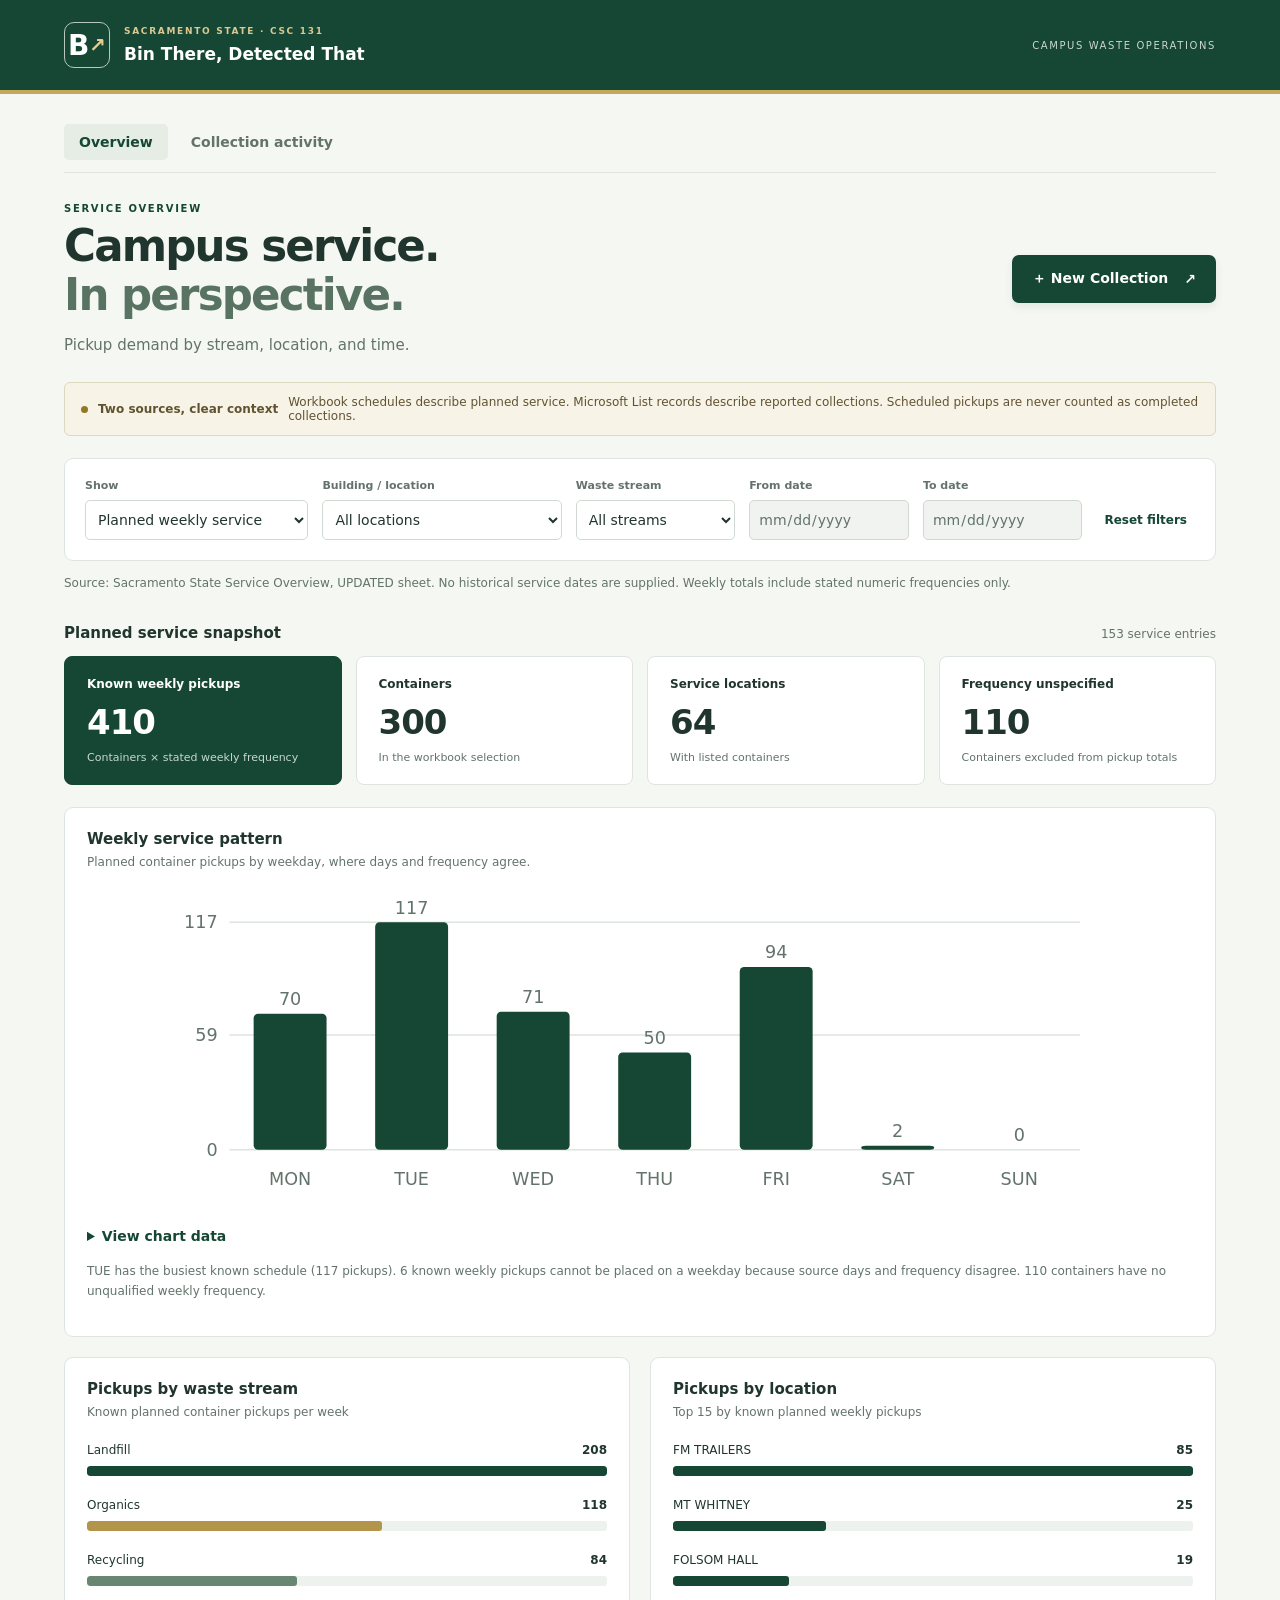
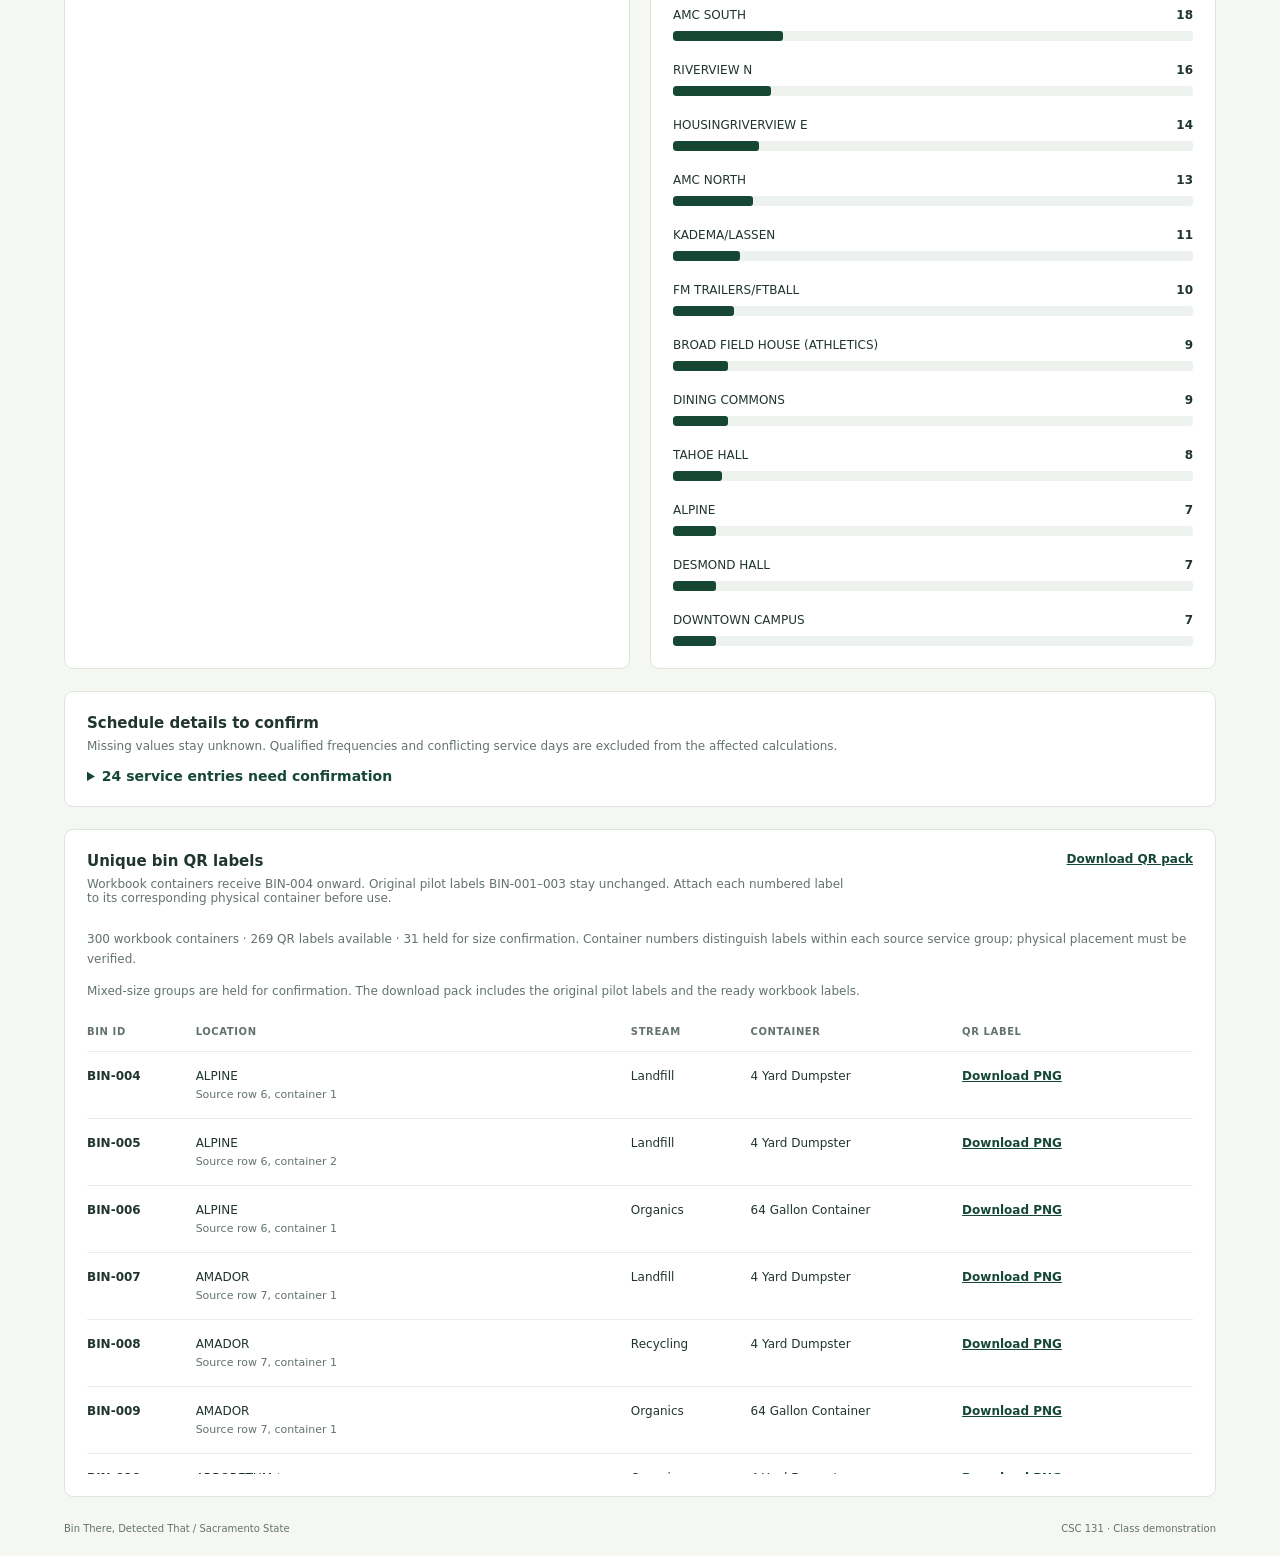
==== overview.html @ 1057c07b "Add workbook service overview and per-container QR labels" ====
<!doctype html>
<html lang="en">
<head>
  <meta charset="utf-8">
  <meta name="viewport" content="width=device-width, initial-scale=1">
  <meta name="theme-color" content="#154734">
  <title>Service overview | Bin There, Detected That</title>
  <link rel="stylesheet" href="styles.css">
  <script src="overview-metrics.js" defer></script>
  <script src="overview.js" defer></script>
</head>
<body>
  <header class="masthead"><div class="brand"><span class="brand-mark" aria-hidden="true">B<span>↗</span></span><div><span class="eyebrow">SACRAMENTO STATE · CSC 131</span><span class="brand-name">Bin There, Detected That</span></div></div><span class="header-label">CAMPUS WASTE OPERATIONS</span></header>
  <main>
    <nav class="page-nav" aria-label="Dashboard pages"><a href="overview.html" aria-current="page">Overview</a><a href="index.html">Collection activity</a></nav>
    <section class="intro"><div><p class="eyebrow">SERVICE OVERVIEW</p><h1>Campus service.<br><span>In perspective.</span></h1><p class="subtitle">Pickup demand by stream, location, and time.</p></div><a class="primary-button" id="new-collection" href="https://forms.cloud.microsoft/Pages/ResponsePage.aspx?id=AZC0tj-L-kOZoXBujH41mMDhpnz29-JJttbJSNrVO5FUNzFLQU5YS1lFNDdZSktERjdGS1ZQV09TVC4u" target="_blank" rel="noopener noreferrer">＋ New Collection <span aria-hidden="true">↗</span><span class="sr-only"> (opens in a new tab)</span></a></section>
    <div class="demo-note"><span class="demo-dot" aria-hidden="true"></span><strong>Two sources, clear context</strong><span>Workbook schedules describe planned service. Microsoft List records describe reported collections. Scheduled pickups are never counted as completed collections.</span></div>
    <section class="filters overview-filters" aria-label="Filter overview">
      <div><label for="view-source">Show</label><select id="view-source"><option value="planned">Planned weekly service</option><option value="recorded">Recorded pickups</option></select></div>
      <div><label for="overview-location">Building / location</label><select id="overview-location"><option value="">All locations</option></select></div>
      <div><label for="overview-stream">Waste stream</label><select id="overview-stream"><option value="">All streams</option><option>Landfill</option><option>Recycling</option><option>Organics</option></select></div>
      <div><label for="overview-from">From date</label><input id="overview-from" type="date" disabled></div>
      <div><label for="overview-to">To date</label><input id="overview-to" type="date" disabled></div>
      <button class="reset-button" id="overview-reset" type="button">Reset filters</button>
    </section>
    <p id="source-context" class="source-context"></p>
    <div id="overview-error" class="error" role="alert" hidden></div>
    <div class="section-caption"><h2 id="overview-heading">Planned service snapshot</h2><p id="overview-count" role="status" aria-live="polite">Loading overview…</p></div>
    <section class="metrics overview-metrics" id="overview-metrics" aria-label="Overview metrics"></section>
    <section class="charts" aria-label="Pickup analysis">
      <article class="panel trend-panel"><div class="panel-heading"><div><h2 id="trend-heading">Weekly service pattern</h2><p id="trend-description"></p></div></div><div id="pickup-trend" class="pickup-trend"></div><p id="trend-takeaway" class="chart-note"></p></article>
      <article class="panel"><div class="panel-heading"><div><h2>Pickups by waste stream</h2><p id="stream-unit"></p></div></div><div id="overview-stream-chart"></div></article>
      <article class="panel"><div class="panel-heading"><div><h2>Pickups by location</h2><p id="location-unit">Top 15 locations</p></div></div><div id="overview-location-chart"></div></article>
    </section>
    <section class="panel service-quality"><div class="panel-heading"><div><h2>Schedule details to confirm</h2><p>Missing values stay unknown. Qualified frequencies and conflicting service days are excluded from the affected calculations.</p></div></div><details><summary id="quality-count">View schedule notes</summary><div class="table-scroll"><table><thead><tr><th>Location</th><th>Stream</th><th>Source size / frequency / days</th><th>Review needed</th></tr></thead><tbody id="quality-body"></tbody></table></div></details></section>
    <section class="panel bin-directory"><div class="panel-heading"><div><h2>Unique bin QR labels</h2><p>Workbook containers receive BIN-004 onward. Original pilot labels BIN-001–003 stay unchanged. Attach each numbered label to its corresponding physical container before use.</p></div><a class="text-link" href="generated/qr-labels.zip" download>Download QR pack</a></div><p id="qr-summary" class="chart-note"></p><p class="chart-note">Mixed-size groups are held for confirmation. The download pack includes the original pilot labels and the ready workbook labels.</p><div class="table-scroll"><table><caption class="sr-only">Workbook container QR directory</caption><thead><tr><th>Bin ID</th><th>Location</th><th>Stream</th><th>Container</th><th>QR label</th></tr></thead><tbody id="bin-directory-body"></tbody></table></div></section>
    <footer><span>Bin There, Detected That / Sacramento State</span><span>CSC 131 · Class demonstration</span></footer>
  </main>
</body>
</html>
---- styles.css ----
:root{--green:#154734;--deep:#102f26;--gold:#c4a75a;--ink:#20352d;--muted:#63736b;--line:#dee5df;--paper:#f5f7f3;--white:#fff}*{box-sizing:border-box}body{margin:0;background:var(--paper);color:var(--ink);font-family:system-ui,-apple-system,"Segoe UI",sans-serif;font-size:14px}button,input,select{font:inherit}button,a,input,select,summary{touch-action:manipulation}a:focus-visible,button:focus-visible,input:focus-visible,select:focus-visible,summary:focus-visible{outline:3px solid #997a22;outline-offset:4px}.masthead{background:var(--green);color:white;display:flex;align-items:center;justify-content:space-between;padding:22px max(5vw,24px);border-bottom:4px solid var(--gold)}.brand{display:flex;align-items:center;gap:14px}.brand-mark{display:flex;align-items:center;justify-content:center;font-size:28px;font-weight:750;width:46px;height:46px;border:1px solid #b7c9be;border-radius:10px}.brand-mark span{font-size:20px;color:#e4cd91}.eyebrow{font-size:10px;letter-spacing:1.7px;font-weight:750;display:block;margin:0 0 8px}.masthead .eyebrow{color:#dcc992;font-size:9px}.brand-name{font-size:17px;font-weight:650}.header-label{font-size:10px;letter-spacing:1.6px;color:#cad8cf}main{max-width:1440px;padding:42px max(5vw,24px) 22px;margin:auto}.intro{display:flex;align-items:center;justify-content:space-between;gap:24px;margin-bottom:28px}.intro .eyebrow{color:var(--green)}h1{font-size:clamp(32px,3.4vw,48px);font-weight:650;letter-spacing:-1.8px;line-height:1.13;margin:0}h1 span{color:#587362}.subtitle{color:var(--muted);margin:16px 0 0;font-size:15px}.primary-button{background:var(--green);color:#fff;display:flex;align-items:center;gap:16px;border-radius:7px;padding:15px 20px;text-decoration:none;font-weight:650;white-space:nowrap;box-shadow:0 4px 9px #15473415}.primary-button:hover{background:var(--deep)}.demo-note{display:flex;align-items:center;gap:10px;border:1px solid #ded8c0;background:#f7f3e6;color:#615332;border-radius:6px;padding:12px 16px;font-size:12px;margin-bottom:22px}.demo-note strong{white-space:nowrap}.demo-dot{background:#947825;flex-shrink:0;width:7px;height:7px;border-radius:50%}.filters{display:grid;grid-template-columns:1fr 1fr 1.4fr 1.1fr 1fr auto;gap:14px;background:white;padding:20px;border:1px solid var(--line);border-radius:9px;align-items:end}.filters label{display:block;font-size:11px;font-weight:650;margin-bottom:8px;color:var(--muted)}input,select{background:white;color:var(--ink);border:1px solid #cfd8d1;border-radius:5px;width:100%;min-width:0;height:40px;padding:8px}button{cursor:pointer}.reset-button{border:0;background:transparent;color:var(--green);height:40px;padding:0 8px;font-size:12px;font-weight:650}.reset-button:hover{text-decoration:underline}.section-caption{display:flex;align-items:baseline;justify-content:space-between;gap:12px;margin:30px 0 14px}h2{font-size:15px;margin:0;font-weight:650}.section-caption p{color:var(--muted);font-size:12px;margin:0}.metrics{display:grid;grid-template-columns:repeat(3,minmax(0,1fr));gap:14px;margin-bottom:22px}.metric{background:white;border:1px solid var(--line);border-radius:8px;padding:20px 22px;position:relative;overflow:hidden}.metric:first-child{background:var(--green);color:white;border-color:var(--green)}.metric-label{font-size:12px;font-weight:600;margin:0 0 14px}.metric-value{font-size:34px;font-weight:650;letter-spacing:-1px;line-height:1}.metric-note{font-size:11px;color:var(--muted);margin:12px 0 0}.metric:first-child .metric-note{color:#c7d8cc}.metric-accent{position:absolute;right:20px;top:20px;width:8px;height:8px;background:var(--gold);border-radius:50%}.charts{display:grid;grid-template-columns:1fr 1fr;gap:20px;margin-bottom:22px}.panel{background:white;border:1px solid var(--line);border-radius:9px;padding:22px;min-width:0}.panel-heading{display:flex;align-items:flex-start;justify-content:space-between;gap:12px;margin-bottom:24px}.panel-heading>span{font-size:9px;letter-spacing:1px;color:var(--muted);white-space:nowrap;padding-top:4px}.panel-heading p{font-size:12px;color:var(--muted);margin:7px 0 0}.bar-row{margin-bottom:22px}.bar-row:last-child{margin-bottom:0}.bar-label{display:flex;justify-content:space-between;gap:12px;font-size:12px;margin-bottom:9px}.bar-label strong{font-weight:650}.bar-track{height:10px;background:#eef2ee;border-radius:3px;overflow:hidden}.bar-fill{height:100%;border-radius:3px;background:var(--green)}.bar-fill.recycling{background:#688773}.bar-fill.organics{background:#b2954b}.fullness-panel{grid-column:1/-1}.distribution{display:grid;grid-template-columns:repeat(4,1fr);gap:24px}.dist-value{font-size:25px;font-weight:650;margin-bottom:12px}.dist-label{font-size:12px;margin-top:9px;color:var(--muted)}.dist-range{font-size:10px;color:var(--muted);margin-top:4px}.activity{padding-bottom:8px}.table-scroll{overflow-x:auto}table{width:100%;border-collapse:collapse;text-align:left}th{font-size:10px;letter-spacing:.6px;text-transform:uppercase;color:var(--muted);padding:0 12px 14px;white-space:nowrap}td{padding:17px 12px;border-top:1px solid #e9ede8;vertical-align:top;font-size:12px}td:first-child,th:first-child{padding-left:0}td:last-child,th:last-child{padding-right:0}.secondary{display:block;color:var(--muted);font-size:11px;margin-top:5px}.stream-tag{display:inline-block;padding:5px 9px;background:#edf2ed;border-radius:4px;color:var(--green);font-size:10px;font-weight:650}.stream-tag.organics{background:#f4efde;color:#725d24}.stream-tag.landfill{background:#eef0ed;color:#505f53}.badge{display:inline-block;margin:0 4px 4px 0;font-size:10px;border-radius:4px;padding:4px 7px;background:#edf4ed;color:#34583b}.badge.issue{background:#fbefdf;color:#805521}.badge.exception{background:#f8e9e5;color:#914934}.fullness-cell{font-weight:650;white-space:nowrap}details{min-width:105px}summary{cursor:pointer;color:var(--green);font-weight:600}details[open]{min-width:220px}dl{font-size:11px;line-height:1.5;margin-bottom:0}dt{font-weight:650;margin-top:10px}dd{margin:2px 0;color:var(--muted);overflow-wrap:anywhere}.empty{color:var(--muted);font-size:13px;padding:24px 0}.error{padding:16px;background:#f8e9e5;color:#813c30;border-radius:6px;margin-bottom:16px}footer{display:flex;justify-content:space-between;gap:16px;color:var(--muted);font-size:10px;margin-top:26px}.footer-divider{margin:0 10px;color:#a0aaa1}.sr-only{position:absolute;width:1px;height:1px;padding:0;margin:-1px;overflow:hidden;clip:rect(0,0,0,0);white-space:nowrap;border:0}[hidden]{display:none!important}@media(min-width:1350px){.metrics{grid-template-columns:repeat(6,minmax(0,1fr))}.metric{padding:20px 16px}.metric-label{font-size:11px}.metric-accent{right:12px;top:14px}}@media(max-width:1000px){.filters{grid-template-columns:repeat(3,minmax(0,1fr))}.header-label{display:none}.reset-button{justify-self:start}.intro{gap:20px}}@media(max-width:650px){.masthead{padding:18px 20px}.brand-name{font-size:14px}.brand-mark{width:38px;height:38px}main{padding:28px 18px 20px}.intro{align-items:flex-start;flex-direction:column}.primary-button{width:100%;justify-content:center}.demo-note{align-items:flex-start;flex-wrap:wrap}.demo-note>span:last-child{flex-basis:100%;line-height:1.6}.demo-dot{margin-top:5px}.filters{grid-template-columns:repeat(2,minmax(0,1fr));padding:16px;gap:14px}.metrics{grid-template-columns:repeat(2,minmax(0,1fr));gap:10px}.metric{padding:18px 14px}.metric-label{font-size:11px;min-height:28px;margin-bottom:8px}.metric-value{font-size:29px}.metric-accent{display:none}.metric-note{line-height:1.5}.charts{grid-template-columns:1fr;gap:14px}.distribution{grid-template-columns:1fr 1fr;gap:24px}.panel{padding:18px}.section-caption{align-items:flex-start;flex-direction:column;gap:6px}.panel-heading{gap:8px}.panel-heading h2{font-size:14px}table{min-width:740px}footer{flex-direction:column;gap:8px}h1{letter-spacing:-1px}}

/* Keep visually hidden table labels inside their scroll container. */
.table-scroll{position:relative}

.page-nav{display:flex;gap:8px;margin:-12px 0 30px;border-bottom:1px solid var(--line);padding-bottom:12px}.page-nav a{color:var(--muted);padding:10px 15px;text-decoration:none;border-radius:5px;font-weight:650}.page-nav a[aria-current="page"]{color:var(--green);background:#e5ede5}.page-nav a:hover{color:var(--green)}.overview-metrics{grid-template-columns:repeat(4,minmax(0,1fr))}.source-context,.chart-note{font-size:12px;color:var(--muted);line-height:1.7}.source-context{margin:12px 0 0}.trend-panel{grid-column:1/-1}.pickup-trend{overflow-x:auto}.pickup-trend svg{display:block;width:100%;max-height:330px}.pickup-trend svg text{font-family:inherit;font-size:12px;fill:var(--muted)}.pickup-trend details{padding:5px 0}.pickup-trend details table{max-width:600px;margin-top:15px}.service-quality{margin-bottom:22px}.service-quality .panel-heading{margin-bottom:15px}.service-quality details{width:100%}.service-quality details table{margin-top:16px}.service-quality .table-scroll,.bin-directory .table-scroll{max-height:460px;overflow:auto}.bin-directory .panel-heading p{max-width:760px}.text-link{color:var(--green);font-size:12px;font-weight:650;white-space:nowrap}.bin-directory th{position:sticky;top:0;background:white;padding-top:12px;z-index:1}.overview-filters input:disabled{background:#f0f3ef;color:var(--muted)}.overview-filters{grid-template-columns:1.4fr 1.5fr 1fr 1fr 1fr auto}@media(max-width:1000px){.overview-filters{grid-template-columns:repeat(3,minmax(0,1fr))}.overview-metrics{grid-template-columns:repeat(2,minmax(0,1fr))}}@media(max-width:650px){.overview-filters{grid-template-columns:repeat(2,minmax(0,1fr))}.bin-directory .panel-heading{flex-direction:column}.page-nav{margin-top:0}.pickup-trend svg{max-height:none}.overview-metrics .metric-label{min-height:0}}
@media(max-width:650px){.overview-filters>div:first-child{grid-column:1/-1}}
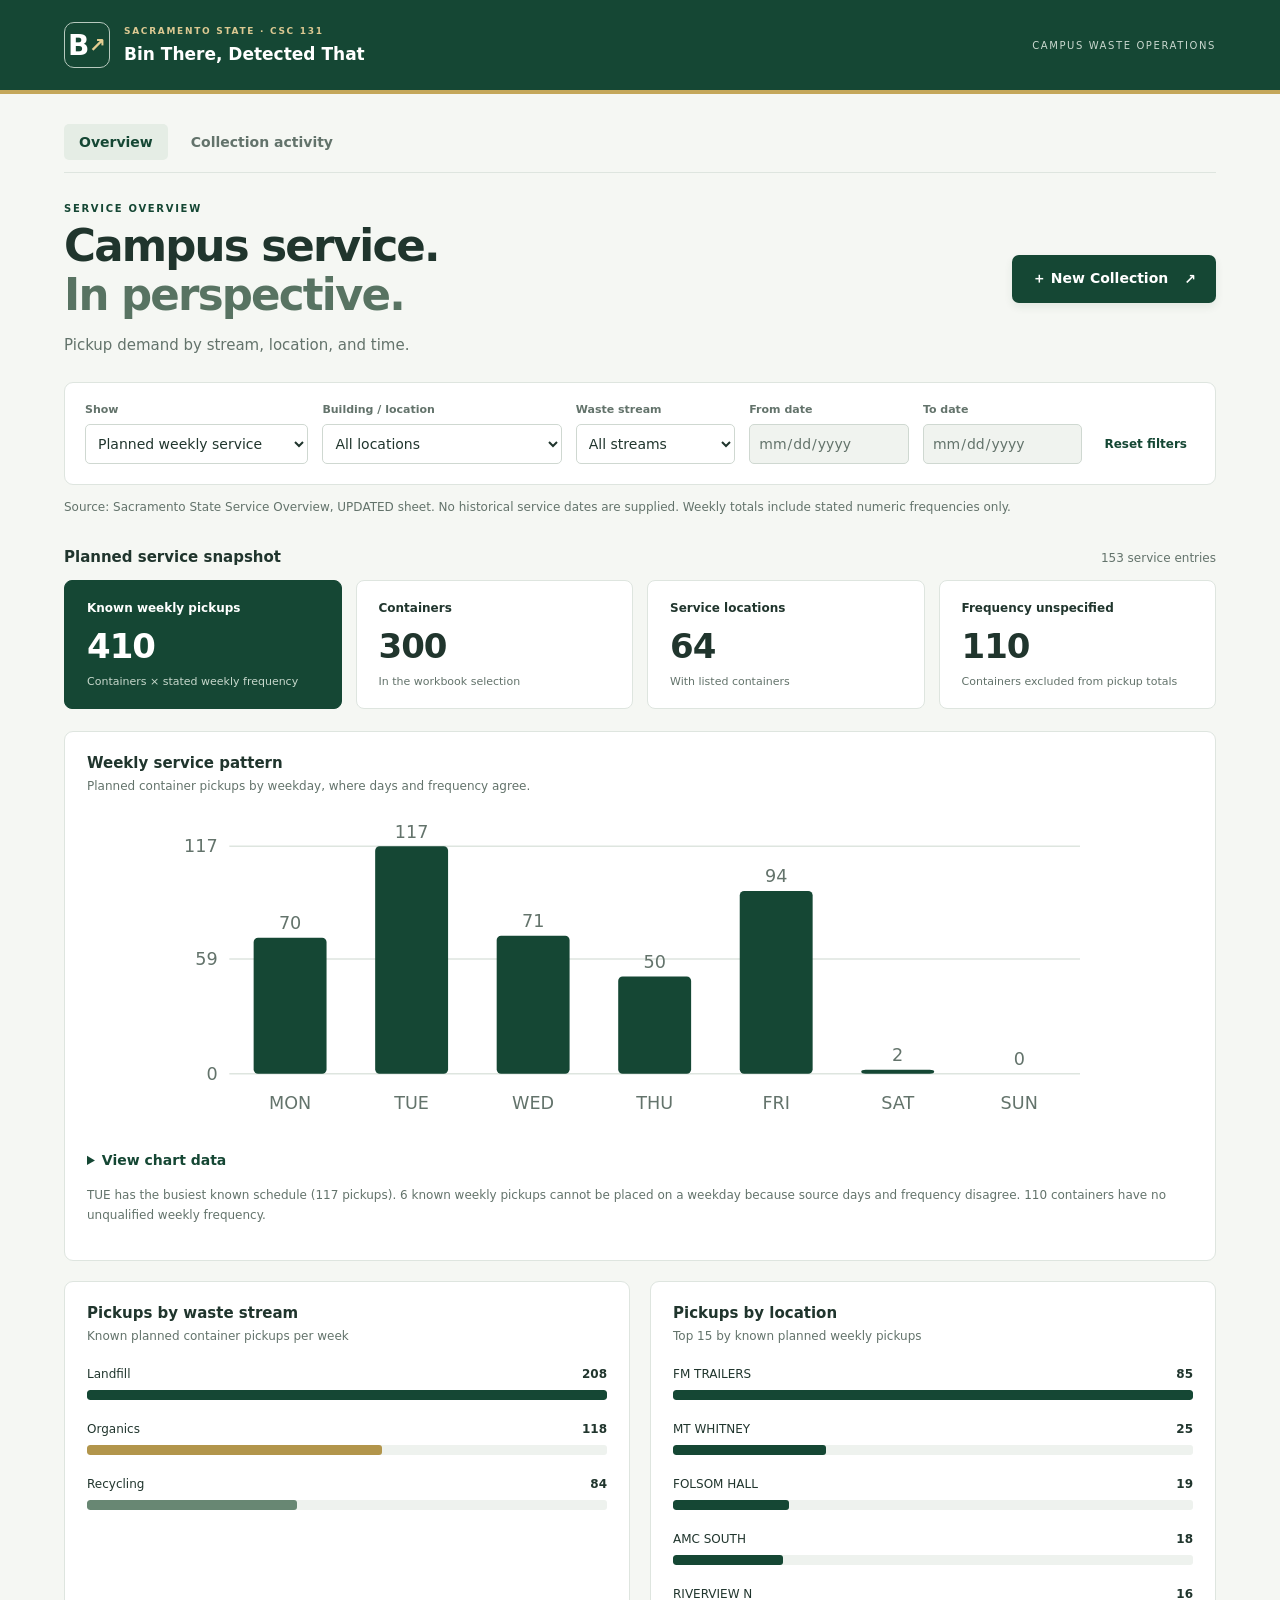
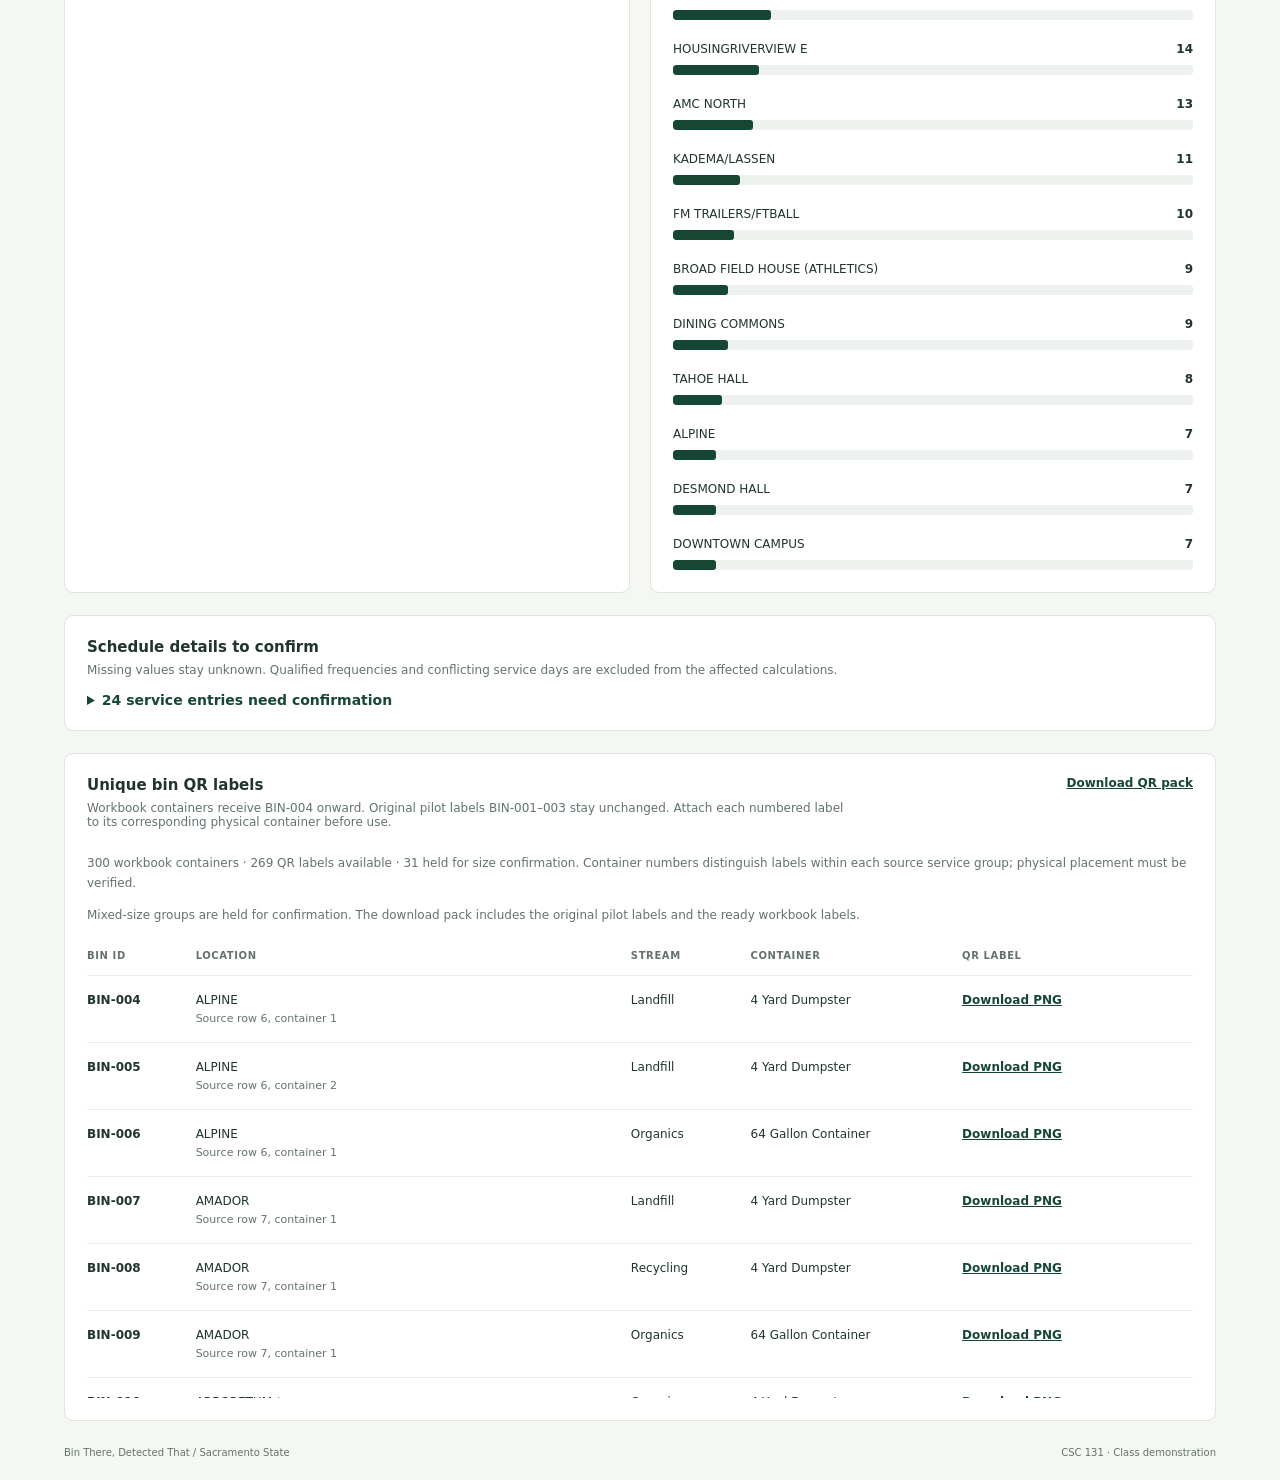
==== commit 6efe2ab2: "Remove source explanation banner from overview" ====
--- a/overview.html
+++ b/overview.html
@@ -1,40 +1,39 @@
-<!doctype html>
-<html lang="en">
-<head>
-  <meta charset="utf-8">
-  <meta name="viewport" content="width=device-width, initial-scale=1">
-  <meta name="theme-color" content="#154734">
-  <title>Service overview | Bin There, Detected That</title>
-  <link rel="stylesheet" href="styles.css">
-  <script src="overview-metrics.js" defer></script>
-  <script src="overview.js" defer></script>
-</head>
-<body>
-  <header class="masthead"><div class="brand"><span class="brand-mark" aria-hidden="true">B<span>↗</span></span><div><span class="eyebrow">SACRAMENTO STATE · CSC 131</span><span class="brand-name">Bin There, Detected That</span></div></div><span class="header-label">CAMPUS WASTE OPERATIONS</span></header>
-  <main>
-    <nav class="page-nav" aria-label="Dashboard pages"><a href="overview.html" aria-current="page">Overview</a><a href="index.html">Collection activity</a></nav>
-    <section class="intro"><div><p class="eyebrow">SERVICE OVERVIEW</p><h1>Campus service.<br><span>In perspective.</span></h1><p class="subtitle">Pickup demand by stream, location, and time.</p></div><a class="primary-button" id="new-collection" href="https://forms.cloud.microsoft/Pages/ResponsePage.aspx?id=AZC0tj-L-kOZoXBujH41mMDhpnz29-JJttbJSNrVO5FUNzFLQU5YS1lFNDdZSktERjdGS1ZQV09TVC4u" target="_blank" rel="noopener noreferrer">＋ New Collection <span aria-hidden="true">↗</span><span class="sr-only"> (opens in a new tab)</span></a></section>
-    <div class="demo-note"><span class="demo-dot" aria-hidden="true"></span><strong>Two sources, clear context</strong><span>Workbook schedules describe planned service. Microsoft List records describe reported collections. Scheduled pickups are never counted as completed collections.</span></div>
-    <section class="filters overview-filters" aria-label="Filter overview">
-      <div><label for="view-source">Show</label><select id="view-source"><option value="planned">Planned weekly service</option><option value="recorded">Recorded pickups</option></select></div>
-      <div><label for="overview-location">Building / location</label><select id="overview-location"><option value="">All locations</option></select></div>
-      <div><label for="overview-stream">Waste stream</label><select id="overview-stream"><option value="">All streams</option><option>Landfill</option><option>Recycling</option><option>Organics</option></select></div>
-      <div><label for="overview-from">From date</label><input id="overview-from" type="date" disabled></div>
-      <div><label for="overview-to">To date</label><input id="overview-to" type="date" disabled></div>
-      <button class="reset-button" id="overview-reset" type="button">Reset filters</button>
-    </section>
-    <p id="source-context" class="source-context"></p>
-    <div id="overview-error" class="error" role="alert" hidden></div>
-    <div class="section-caption"><h2 id="overview-heading">Planned service snapshot</h2><p id="overview-count" role="status" aria-live="polite">Loading overview…</p></div>
-    <section class="metrics overview-metrics" id="overview-metrics" aria-label="Overview metrics"></section>
-    <section class="charts" aria-label="Pickup analysis">
-      <article class="panel trend-panel"><div class="panel-heading"><div><h2 id="trend-heading">Weekly service pattern</h2><p id="trend-description"></p></div></div><div id="pickup-trend" class="pickup-trend"></div><p id="trend-takeaway" class="chart-note"></p></article>
-      <article class="panel"><div class="panel-heading"><div><h2>Pickups by waste stream</h2><p id="stream-unit"></p></div></div><div id="overview-stream-chart"></div></article>
-      <article class="panel"><div class="panel-heading"><div><h2>Pickups by location</h2><p id="location-unit">Top 15 locations</p></div></div><div id="overview-location-chart"></div></article>
-    </section>
-    <section class="panel service-quality"><div class="panel-heading"><div><h2>Schedule details to confirm</h2><p>Missing values stay unknown. Qualified frequencies and conflicting service days are excluded from the affected calculations.</p></div></div><details><summary id="quality-count">View schedule notes</summary><div class="table-scroll"><table><thead><tr><th>Location</th><th>Stream</th><th>Source size / frequency / days</th><th>Review needed</th></tr></thead><tbody id="quality-body"></tbody></table></div></details></section>
-    <section class="panel bin-directory"><div class="panel-heading"><div><h2>Unique bin QR labels</h2><p>Workbook containers receive BIN-004 onward. Original pilot labels BIN-001–003 stay unchanged. Attach each numbered label to its corresponding physical container before use.</p></div><a class="text-link" href="generated/qr-labels.zip" download>Download QR pack</a></div><p id="qr-summary" class="chart-note"></p><p class="chart-note">Mixed-size groups are held for confirmation. The download pack includes the original pilot labels and the ready workbook labels.</p><div class="table-scroll"><table><caption class="sr-only">Workbook container QR directory</caption><thead><tr><th>Bin ID</th><th>Location</th><th>Stream</th><th>Container</th><th>QR label</th></tr></thead><tbody id="bin-directory-body"></tbody></table></div></section>
-    <footer><span>Bin There, Detected That / Sacramento State</span><span>CSC 131 · Class demonstration</span></footer>
-  </main>
-</body>
-</html>
+<!doctype html>
+<html lang="en">
+<head>
+  <meta charset="utf-8">
+  <meta name="viewport" content="width=device-width, initial-scale=1">
+  <meta name="theme-color" content="#154734">
+  <title>Service overview | Bin There, Detected That</title>
+  <link rel="stylesheet" href="styles.css">
+  <script src="overview-metrics.js" defer></script>
+  <script src="overview.js" defer></script>
+</head>
+<body>
+  <header class="masthead"><div class="brand"><span class="brand-mark" aria-hidden="true">B<span>↗</span></span><div><span class="eyebrow">SACRAMENTO STATE · CSC 131</span><span class="brand-name">Bin There, Detected That</span></div></div><span class="header-label">CAMPUS WASTE OPERATIONS</span></header>
+  <main>
+    <nav class="page-nav" aria-label="Dashboard pages"><a href="overview.html" aria-current="page">Overview</a><a href="index.html">Collection activity</a></nav>
+    <section class="intro"><div><p class="eyebrow">SERVICE OVERVIEW</p><h1>Campus service.<br><span>In perspective.</span></h1><p class="subtitle">Pickup demand by stream, location, and time.</p></div><a class="primary-button" id="new-collection" href="https://forms.cloud.microsoft/Pages/ResponsePage.aspx?id=AZC0tj-L-kOZoXBujH41mMDhpnz29-JJttbJSNrVO5FUNzFLQU5YS1lFNDdZSktERjdGS1ZQV09TVC4u" target="_blank" rel="noopener noreferrer">＋ New Collection <span aria-hidden="true">↗</span><span class="sr-only"> (opens in a new tab)</span></a></section>
+    <section class="filters overview-filters" aria-label="Filter overview">
+      <div><label for="view-source">Show</label><select id="view-source"><option value="planned">Planned weekly service</option><option value="recorded">Recorded pickups</option></select></div>
+      <div><label for="overview-location">Building / location</label><select id="overview-location"><option value="">All locations</option></select></div>
+      <div><label for="overview-stream">Waste stream</label><select id="overview-stream"><option value="">All streams</option><option>Landfill</option><option>Recycling</option><option>Organics</option></select></div>
+      <div><label for="overview-from">From date</label><input id="overview-from" type="date" disabled></div>
+      <div><label for="overview-to">To date</label><input id="overview-to" type="date" disabled></div>
+      <button class="reset-button" id="overview-reset" type="button">Reset filters</button>
+    </section>
+    <p id="source-context" class="source-context"></p>
+    <div id="overview-error" class="error" role="alert" hidden></div>
+    <div class="section-caption"><h2 id="overview-heading">Planned service snapshot</h2><p id="overview-count" role="status" aria-live="polite">Loading overview…</p></div>
+    <section class="metrics overview-metrics" id="overview-metrics" aria-label="Overview metrics"></section>
+    <section class="charts" aria-label="Pickup analysis">
+      <article class="panel trend-panel"><div class="panel-heading"><div><h2 id="trend-heading">Weekly service pattern</h2><p id="trend-description"></p></div></div><div id="pickup-trend" class="pickup-trend"></div><p id="trend-takeaway" class="chart-note"></p></article>
+      <article class="panel"><div class="panel-heading"><div><h2>Pickups by waste stream</h2><p id="stream-unit"></p></div></div><div id="overview-stream-chart"></div></article>
+      <article class="panel"><div class="panel-heading"><div><h2>Pickups by location</h2><p id="location-unit">Top 15 locations</p></div></div><div id="overview-location-chart"></div></article>
+    </section>
+    <section class="panel service-quality"><div class="panel-heading"><div><h2>Schedule details to confirm</h2><p>Missing values stay unknown. Qualified frequencies and conflicting service days are excluded from the affected calculations.</p></div></div><details><summary id="quality-count">View schedule notes</summary><div class="table-scroll"><table><thead><tr><th>Location</th><th>Stream</th><th>Source size / frequency / days</th><th>Review needed</th></tr></thead><tbody id="quality-body"></tbody></table></div></details></section>
+    <section class="panel bin-directory"><div class="panel-heading"><div><h2>Unique bin QR labels</h2><p>Workbook containers receive BIN-004 onward. Original pilot labels BIN-001–003 stay unchanged. Attach each numbered label to its corresponding physical container before use.</p></div><a class="text-link" href="generated/qr-labels.zip" download>Download QR pack</a></div><p id="qr-summary" class="chart-note"></p><p class="chart-note">Mixed-size groups are held for confirmation. The download pack includes the original pilot labels and the ready workbook labels.</p><div class="table-scroll"><table><caption class="sr-only">Workbook container QR directory</caption><thead><tr><th>Bin ID</th><th>Location</th><th>Stream</th><th>Container</th><th>QR label</th></tr></thead><tbody id="bin-directory-body"></tbody></table></div></section>
+    <footer><span>Bin There, Detected That / Sacramento State</span><span>CSC 131 · Class demonstration</span></footer>
+  </main>
+</body>
+</html>
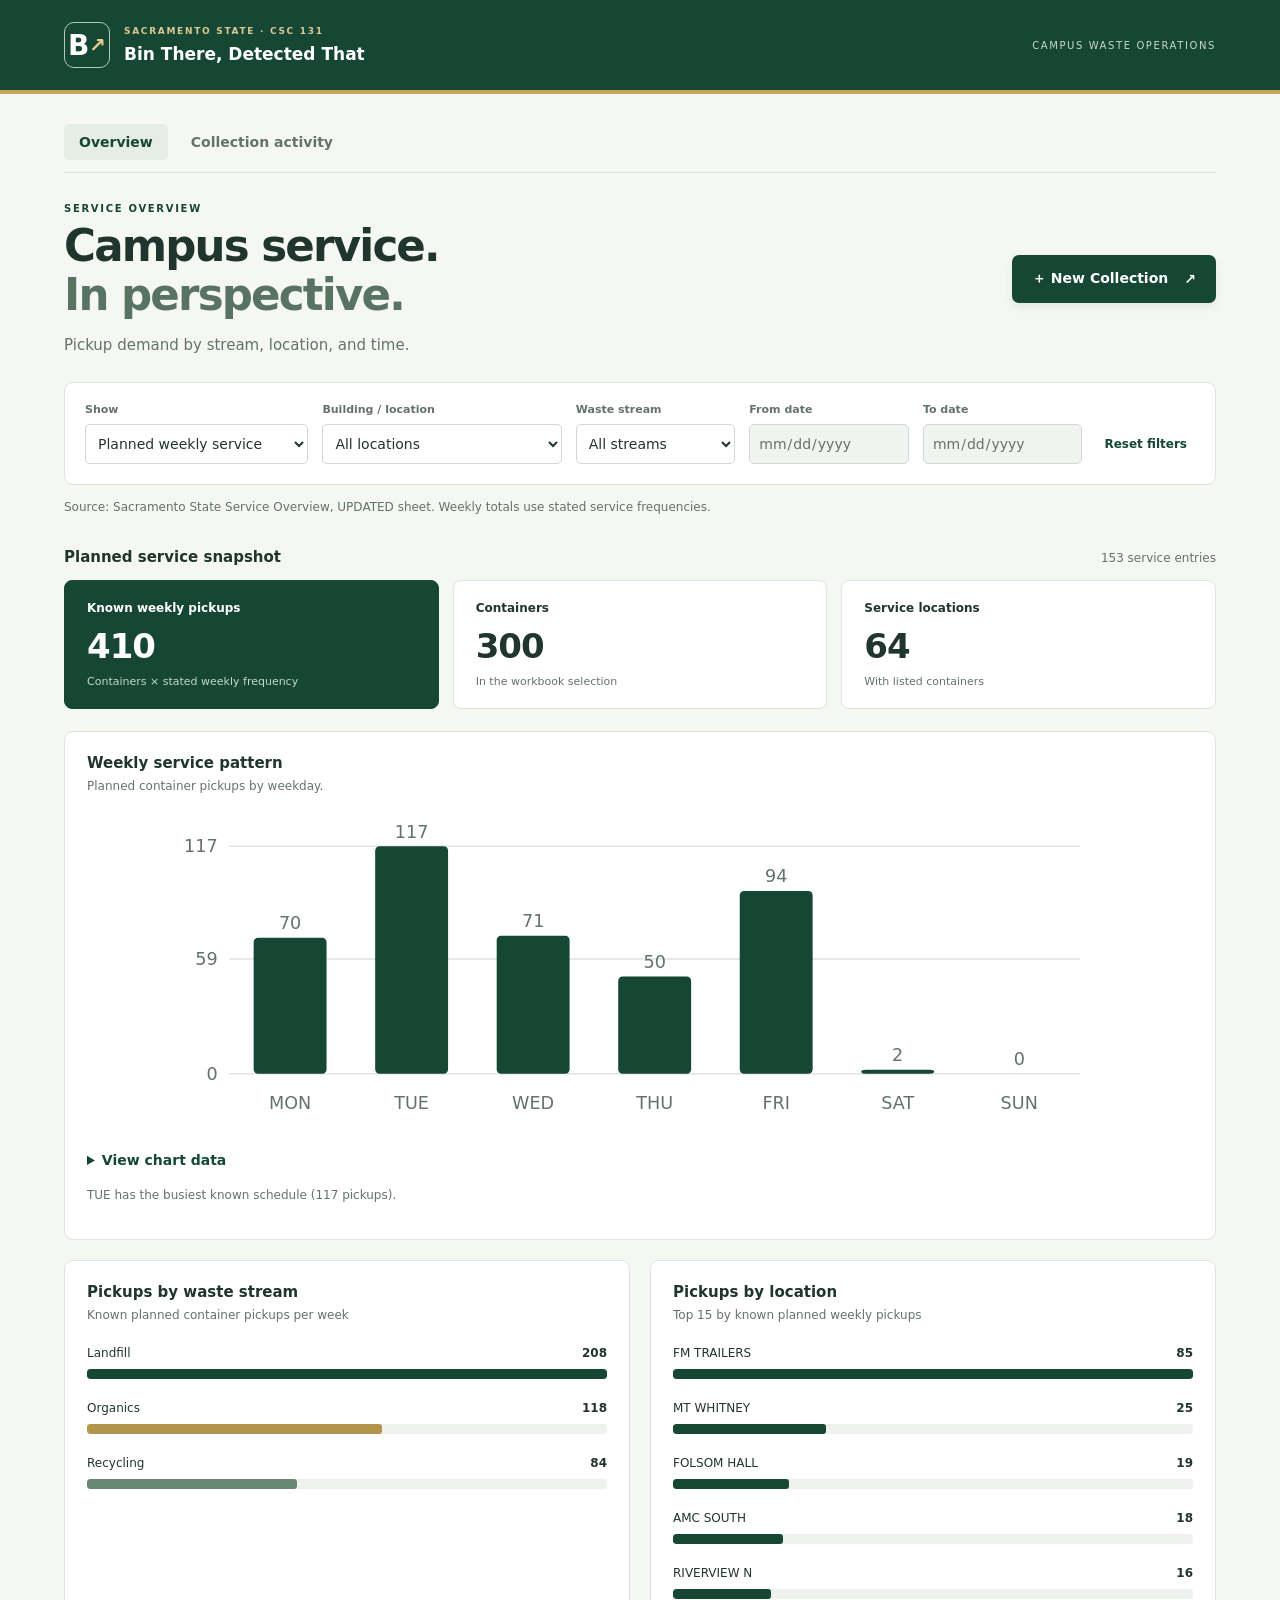
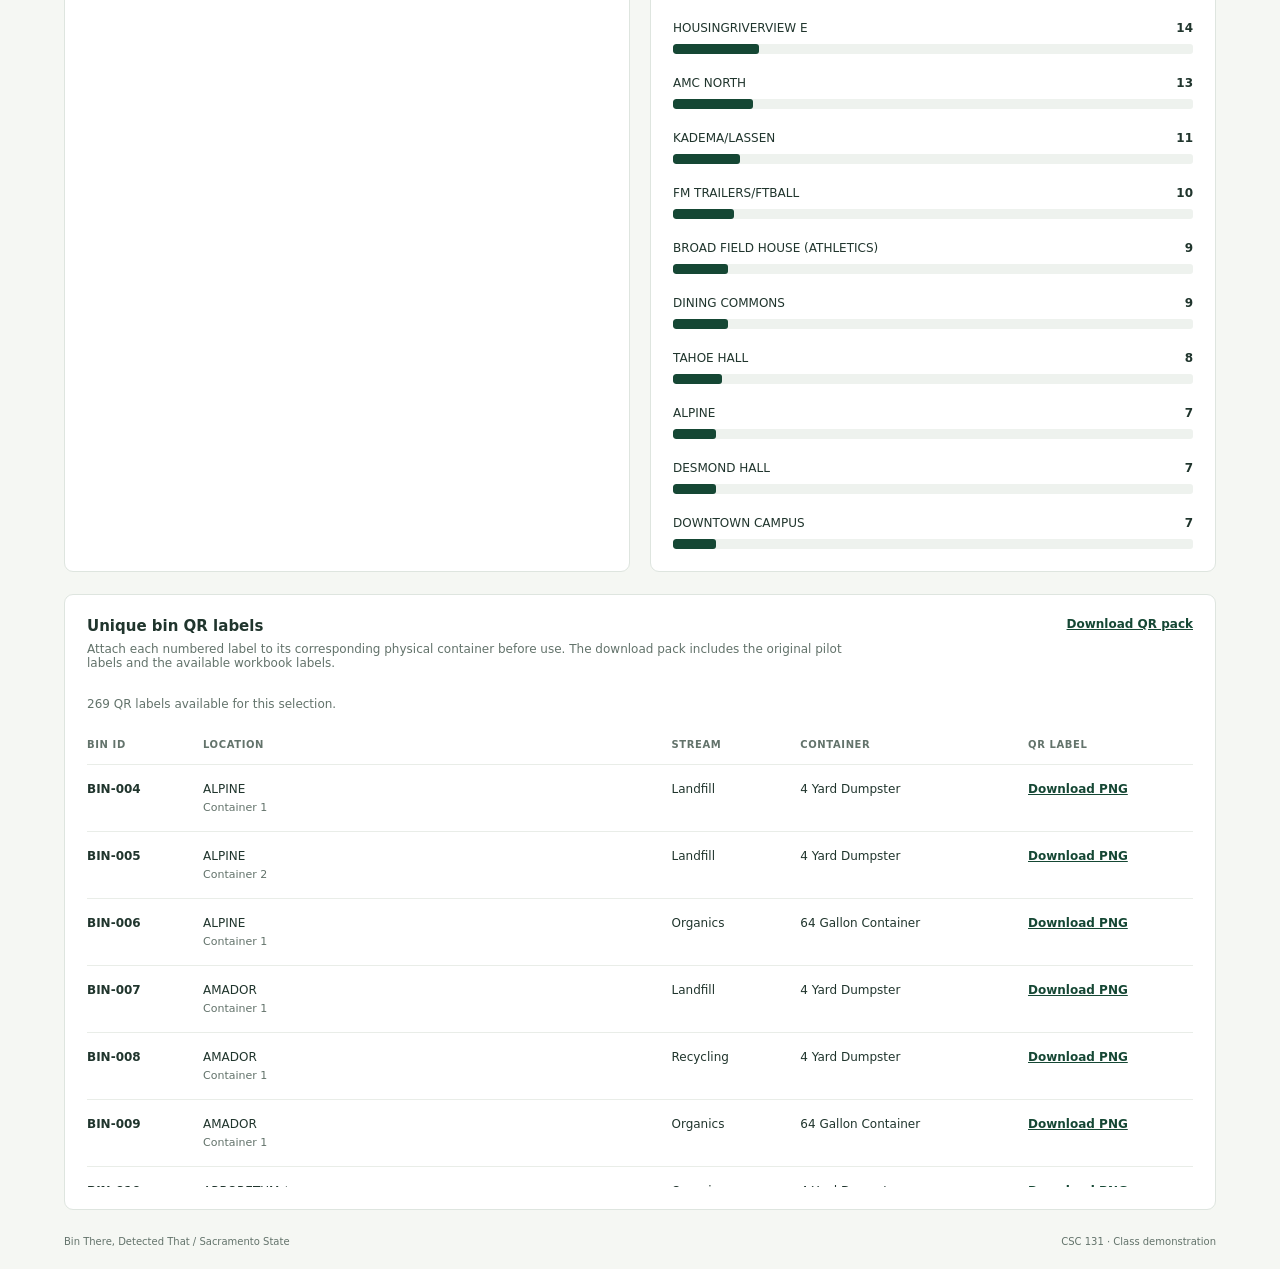
==== commit 5e7b6f96: "Remove workbook review notices from customer overview" ====
--- a/overview.html
+++ b/overview.html
@@ -31,8 +31,7 @@
       <article class="panel"><div class="panel-heading"><div><h2>Pickups by waste stream</h2><p id="stream-unit"></p></div></div><div id="overview-stream-chart"></div></article>
       <article class="panel"><div class="panel-heading"><div><h2>Pickups by location</h2><p id="location-unit">Top 15 locations</p></div></div><div id="overview-location-chart"></div></article>
     </section>
-    <section class="panel service-quality"><div class="panel-heading"><div><h2>Schedule details to confirm</h2><p>Missing values stay unknown. Qualified frequencies and conflicting service days are excluded from the affected calculations.</p></div></div><details><summary id="quality-count">View schedule notes</summary><div class="table-scroll"><table><thead><tr><th>Location</th><th>Stream</th><th>Source size / frequency / days</th><th>Review needed</th></tr></thead><tbody id="quality-body"></tbody></table></div></details></section>
-    <section class="panel bin-directory"><div class="panel-heading"><div><h2>Unique bin QR labels</h2><p>Workbook containers receive BIN-004 onward. Original pilot labels BIN-001–003 stay unchanged. Attach each numbered label to its corresponding physical container before use.</p></div><a class="text-link" href="generated/qr-labels.zip" download>Download QR pack</a></div><p id="qr-summary" class="chart-note"></p><p class="chart-note">Mixed-size groups are held for confirmation. The download pack includes the original pilot labels and the ready workbook labels.</p><div class="table-scroll"><table><caption class="sr-only">Workbook container QR directory</caption><thead><tr><th>Bin ID</th><th>Location</th><th>Stream</th><th>Container</th><th>QR label</th></tr></thead><tbody id="bin-directory-body"></tbody></table></div></section>
+    <section class="panel bin-directory"><div class="panel-heading"><div><h2>Unique bin QR labels</h2><p>Attach each numbered label to its corresponding physical container before use. The download pack includes the original pilot labels and the available workbook labels.</p></div><a class="text-link" href="generated/qr-labels.zip" download>Download QR pack</a></div><p id="qr-summary" class="chart-note"></p><div class="table-scroll"><table><caption class="sr-only">Workbook container QR directory</caption><thead><tr><th>Bin ID</th><th>Location</th><th>Stream</th><th>Container</th><th>QR label</th></tr></thead><tbody id="bin-directory-body"></tbody></table></div></section>
     <footer><span>Bin There, Detected That / Sacramento State</span><span>CSC 131 · Class demonstration</span></footer>
   </main>
 </body>
--- a/styles.css
+++ b/styles.css
@@ -1,7 +1,7 @@
-:root{--green:#154734;--deep:#102f26;--gold:#c4a75a;--ink:#20352d;--muted:#63736b;--line:#dee5df;--paper:#f5f7f3;--white:#fff}*{box-sizing:border-box}body{margin:0;background:var(--paper);color:var(--ink);font-family:system-ui,-apple-system,"Segoe UI",sans-serif;font-size:14px}button,input,select{font:inherit}button,a,input,select,summary{touch-action:manipulation}a:focus-visible,button:focus-visible,input:focus-visible,select:focus-visible,summary:focus-visible{outline:3px solid #997a22;outline-offset:4px}.masthead{background:var(--green);color:white;display:flex;align-items:center;justify-content:space-between;padding:22px max(5vw,24px);border-bottom:4px solid var(--gold)}.brand{display:flex;align-items:center;gap:14px}.brand-mark{display:flex;align-items:center;justify-content:center;font-size:28px;font-weight:750;width:46px;height:46px;border:1px solid #b7c9be;border-radius:10px}.brand-mark span{font-size:20px;color:#e4cd91}.eyebrow{font-size:10px;letter-spacing:1.7px;font-weight:750;display:block;margin:0 0 8px}.masthead .eyebrow{color:#dcc992;font-size:9px}.brand-name{font-size:17px;font-weight:650}.header-label{font-size:10px;letter-spacing:1.6px;color:#cad8cf}main{max-width:1440px;padding:42px max(5vw,24px) 22px;margin:auto}.intro{display:flex;align-items:center;justify-content:space-between;gap:24px;margin-bottom:28px}.intro .eyebrow{color:var(--green)}h1{font-size:clamp(32px,3.4vw,48px);font-weight:650;letter-spacing:-1.8px;line-height:1.13;margin:0}h1 span{color:#587362}.subtitle{color:var(--muted);margin:16px 0 0;font-size:15px}.primary-button{background:var(--green);color:#fff;display:flex;align-items:center;gap:16px;border-radius:7px;padding:15px 20px;text-decoration:none;font-weight:650;white-space:nowrap;box-shadow:0 4px 9px #15473415}.primary-button:hover{background:var(--deep)}.demo-note{display:flex;align-items:center;gap:10px;border:1px solid #ded8c0;background:#f7f3e6;color:#615332;border-radius:6px;padding:12px 16px;font-size:12px;margin-bottom:22px}.demo-note strong{white-space:nowrap}.demo-dot{background:#947825;flex-shrink:0;width:7px;height:7px;border-radius:50%}.filters{display:grid;grid-template-columns:1fr 1fr 1.4fr 1.1fr 1fr auto;gap:14px;background:white;padding:20px;border:1px solid var(--line);border-radius:9px;align-items:end}.filters label{display:block;font-size:11px;font-weight:650;margin-bottom:8px;color:var(--muted)}input,select{background:white;color:var(--ink);border:1px solid #cfd8d1;border-radius:5px;width:100%;min-width:0;height:40px;padding:8px}button{cursor:pointer}.reset-button{border:0;background:transparent;color:var(--green);height:40px;padding:0 8px;font-size:12px;font-weight:650}.reset-button:hover{text-decoration:underline}.section-caption{display:flex;align-items:baseline;justify-content:space-between;gap:12px;margin:30px 0 14px}h2{font-size:15px;margin:0;font-weight:650}.section-caption p{color:var(--muted);font-size:12px;margin:0}.metrics{display:grid;grid-template-columns:repeat(3,minmax(0,1fr));gap:14px;margin-bottom:22px}.metric{background:white;border:1px solid var(--line);border-radius:8px;padding:20px 22px;position:relative;overflow:hidden}.metric:first-child{background:var(--green);color:white;border-color:var(--green)}.metric-label{font-size:12px;font-weight:600;margin:0 0 14px}.metric-value{font-size:34px;font-weight:650;letter-spacing:-1px;line-height:1}.metric-note{font-size:11px;color:var(--muted);margin:12px 0 0}.metric:first-child .metric-note{color:#c7d8cc}.metric-accent{position:absolute;right:20px;top:20px;width:8px;height:8px;background:var(--gold);border-radius:50%}.charts{display:grid;grid-template-columns:1fr 1fr;gap:20px;margin-bottom:22px}.panel{background:white;border:1px solid var(--line);border-radius:9px;padding:22px;min-width:0}.panel-heading{display:flex;align-items:flex-start;justify-content:space-between;gap:12px;margin-bottom:24px}.panel-heading>span{font-size:9px;letter-spacing:1px;color:var(--muted);white-space:nowrap;padding-top:4px}.panel-heading p{font-size:12px;color:var(--muted);margin:7px 0 0}.bar-row{margin-bottom:22px}.bar-row:last-child{margin-bottom:0}.bar-label{display:flex;justify-content:space-between;gap:12px;font-size:12px;margin-bottom:9px}.bar-label strong{font-weight:650}.bar-track{height:10px;background:#eef2ee;border-radius:3px;overflow:hidden}.bar-fill{height:100%;border-radius:3px;background:var(--green)}.bar-fill.recycling{background:#688773}.bar-fill.organics{background:#b2954b}.fullness-panel{grid-column:1/-1}.distribution{display:grid;grid-template-columns:repeat(4,1fr);gap:24px}.dist-value{font-size:25px;font-weight:650;margin-bottom:12px}.dist-label{font-size:12px;margin-top:9px;color:var(--muted)}.dist-range{font-size:10px;color:var(--muted);margin-top:4px}.activity{padding-bottom:8px}.table-scroll{overflow-x:auto}table{width:100%;border-collapse:collapse;text-align:left}th{font-size:10px;letter-spacing:.6px;text-transform:uppercase;color:var(--muted);padding:0 12px 14px;white-space:nowrap}td{padding:17px 12px;border-top:1px solid #e9ede8;vertical-align:top;font-size:12px}td:first-child,th:first-child{padding-left:0}td:last-child,th:last-child{padding-right:0}.secondary{display:block;color:var(--muted);font-size:11px;margin-top:5px}.stream-tag{display:inline-block;padding:5px 9px;background:#edf2ed;border-radius:4px;color:var(--green);font-size:10px;font-weight:650}.stream-tag.organics{background:#f4efde;color:#725d24}.stream-tag.landfill{background:#eef0ed;color:#505f53}.badge{display:inline-block;margin:0 4px 4px 0;font-size:10px;border-radius:4px;padding:4px 7px;background:#edf4ed;color:#34583b}.badge.issue{background:#fbefdf;color:#805521}.badge.exception{background:#f8e9e5;color:#914934}.fullness-cell{font-weight:650;white-space:nowrap}details{min-width:105px}summary{cursor:pointer;color:var(--green);font-weight:600}details[open]{min-width:220px}dl{font-size:11px;line-height:1.5;margin-bottom:0}dt{font-weight:650;margin-top:10px}dd{margin:2px 0;color:var(--muted);overflow-wrap:anywhere}.empty{color:var(--muted);font-size:13px;padding:24px 0}.error{padding:16px;background:#f8e9e5;color:#813c30;border-radius:6px;margin-bottom:16px}footer{display:flex;justify-content:space-between;gap:16px;color:var(--muted);font-size:10px;margin-top:26px}.footer-divider{margin:0 10px;color:#a0aaa1}.sr-only{position:absolute;width:1px;height:1px;padding:0;margin:-1px;overflow:hidden;clip:rect(0,0,0,0);white-space:nowrap;border:0}[hidden]{display:none!important}@media(min-width:1350px){.metrics{grid-template-columns:repeat(6,minmax(0,1fr))}.metric{padding:20px 16px}.metric-label{font-size:11px}.metric-accent{right:12px;top:14px}}@media(max-width:1000px){.filters{grid-template-columns:repeat(3,minmax(0,1fr))}.header-label{display:none}.reset-button{justify-self:start}.intro{gap:20px}}@media(max-width:650px){.masthead{padding:18px 20px}.brand-name{font-size:14px}.brand-mark{width:38px;height:38px}main{padding:28px 18px 20px}.intro{align-items:flex-start;flex-direction:column}.primary-button{width:100%;justify-content:center}.demo-note{align-items:flex-start;flex-wrap:wrap}.demo-note>span:last-child{flex-basis:100%;line-height:1.6}.demo-dot{margin-top:5px}.filters{grid-template-columns:repeat(2,minmax(0,1fr));padding:16px;gap:14px}.metrics{grid-template-columns:repeat(2,minmax(0,1fr));gap:10px}.metric{padding:18px 14px}.metric-label{font-size:11px;min-height:28px;margin-bottom:8px}.metric-value{font-size:29px}.metric-accent{display:none}.metric-note{line-height:1.5}.charts{grid-template-columns:1fr;gap:14px}.distribution{grid-template-columns:1fr 1fr;gap:24px}.panel{padding:18px}.section-caption{align-items:flex-start;flex-direction:column;gap:6px}.panel-heading{gap:8px}.panel-heading h2{font-size:14px}table{min-width:740px}footer{flex-direction:column;gap:8px}h1{letter-spacing:-1px}}
-
-/* Keep visually hidden table labels inside their scroll container. */
-.table-scroll{position:relative}
-
-.page-nav{display:flex;gap:8px;margin:-12px 0 30px;border-bottom:1px solid var(--line);padding-bottom:12px}.page-nav a{color:var(--muted);padding:10px 15px;text-decoration:none;border-radius:5px;font-weight:650}.page-nav a[aria-current="page"]{color:var(--green);background:#e5ede5}.page-nav a:hover{color:var(--green)}.overview-metrics{grid-template-columns:repeat(4,minmax(0,1fr))}.source-context,.chart-note{font-size:12px;color:var(--muted);line-height:1.7}.source-context{margin:12px 0 0}.trend-panel{grid-column:1/-1}.pickup-trend{overflow-x:auto}.pickup-trend svg{display:block;width:100%;max-height:330px}.pickup-trend svg text{font-family:inherit;font-size:12px;fill:var(--muted)}.pickup-trend details{padding:5px 0}.pickup-trend details table{max-width:600px;margin-top:15px}.service-quality{margin-bottom:22px}.service-quality .panel-heading{margin-bottom:15px}.service-quality details{width:100%}.service-quality details table{margin-top:16px}.service-quality .table-scroll,.bin-directory .table-scroll{max-height:460px;overflow:auto}.bin-directory .panel-heading p{max-width:760px}.text-link{color:var(--green);font-size:12px;font-weight:650;white-space:nowrap}.bin-directory th{position:sticky;top:0;background:white;padding-top:12px;z-index:1}.overview-filters input:disabled{background:#f0f3ef;color:var(--muted)}.overview-filters{grid-template-columns:1.4fr 1.5fr 1fr 1fr 1fr auto}@media(max-width:1000px){.overview-filters{grid-template-columns:repeat(3,minmax(0,1fr))}.overview-metrics{grid-template-columns:repeat(2,minmax(0,1fr))}}@media(max-width:650px){.overview-filters{grid-template-columns:repeat(2,minmax(0,1fr))}.bin-directory .panel-heading{flex-direction:column}.page-nav{margin-top:0}.pickup-trend svg{max-height:none}.overview-metrics .metric-label{min-height:0}}
-@media(max-width:650px){.overview-filters>div:first-child{grid-column:1/-1}}
+:root{--green:#154734;--deep:#102f26;--gold:#c4a75a;--ink:#20352d;--muted:#63736b;--line:#dee5df;--paper:#f5f7f3;--white:#fff}*{box-sizing:border-box}body{margin:0;background:var(--paper);color:var(--ink);font-family:system-ui,-apple-system,"Segoe UI",sans-serif;font-size:14px}button,input,select{font:inherit}button,a,input,select,summary{touch-action:manipulation}a:focus-visible,button:focus-visible,input:focus-visible,select:focus-visible,summary:focus-visible{outline:3px solid #997a22;outline-offset:4px}.masthead{background:var(--green);color:white;display:flex;align-items:center;justify-content:space-between;padding:22px max(5vw,24px);border-bottom:4px solid var(--gold)}.brand{display:flex;align-items:center;gap:14px}.brand-mark{display:flex;align-items:center;justify-content:center;font-size:28px;font-weight:750;width:46px;height:46px;border:1px solid #b7c9be;border-radius:10px}.brand-mark span{font-size:20px;color:#e4cd91}.eyebrow{font-size:10px;letter-spacing:1.7px;font-weight:750;display:block;margin:0 0 8px}.masthead .eyebrow{color:#dcc992;font-size:9px}.brand-name{font-size:17px;font-weight:650}.header-label{font-size:10px;letter-spacing:1.6px;color:#cad8cf}main{max-width:1440px;padding:42px max(5vw,24px) 22px;margin:auto}.intro{display:flex;align-items:center;justify-content:space-between;gap:24px;margin-bottom:28px}.intro .eyebrow{color:var(--green)}h1{font-size:clamp(32px,3.4vw,48px);font-weight:650;letter-spacing:-1.8px;line-height:1.13;margin:0}h1 span{color:#587362}.subtitle{color:var(--muted);margin:16px 0 0;font-size:15px}.primary-button{background:var(--green);color:#fff;display:flex;align-items:center;gap:16px;border-radius:7px;padding:15px 20px;text-decoration:none;font-weight:650;white-space:nowrap;box-shadow:0 4px 9px #15473415}.primary-button:hover{background:var(--deep)}.demo-note{display:flex;align-items:center;gap:10px;border:1px solid #ded8c0;background:#f7f3e6;color:#615332;border-radius:6px;padding:12px 16px;font-size:12px;margin-bottom:22px}.demo-note strong{white-space:nowrap}.demo-dot{background:#947825;flex-shrink:0;width:7px;height:7px;border-radius:50%}.filters{display:grid;grid-template-columns:1fr 1fr 1.4fr 1.1fr 1fr auto;gap:14px;background:white;padding:20px;border:1px solid var(--line);border-radius:9px;align-items:end}.filters label{display:block;font-size:11px;font-weight:650;margin-bottom:8px;color:var(--muted)}input,select{background:white;color:var(--ink);border:1px solid #cfd8d1;border-radius:5px;width:100%;min-width:0;height:40px;padding:8px}button{cursor:pointer}.reset-button{border:0;background:transparent;color:var(--green);height:40px;padding:0 8px;font-size:12px;font-weight:650}.reset-button:hover{text-decoration:underline}.section-caption{display:flex;align-items:baseline;justify-content:space-between;gap:12px;margin:30px 0 14px}h2{font-size:15px;margin:0;font-weight:650}.section-caption p{color:var(--muted);font-size:12px;margin:0}.metrics{display:grid;grid-template-columns:repeat(3,minmax(0,1fr));gap:14px;margin-bottom:22px}.metric{background:white;border:1px solid var(--line);border-radius:8px;padding:20px 22px;position:relative;overflow:hidden}.metric:first-child{background:var(--green);color:white;border-color:var(--green)}.metric-label{font-size:12px;font-weight:600;margin:0 0 14px}.metric-value{font-size:34px;font-weight:650;letter-spacing:-1px;line-height:1}.metric-note{font-size:11px;color:var(--muted);margin:12px 0 0}.metric:first-child .metric-note{color:#c7d8cc}.metric-accent{position:absolute;right:20px;top:20px;width:8px;height:8px;background:var(--gold);border-radius:50%}.charts{display:grid;grid-template-columns:1fr 1fr;gap:20px;margin-bottom:22px}.panel{background:white;border:1px solid var(--line);border-radius:9px;padding:22px;min-width:0}.panel-heading{display:flex;align-items:flex-start;justify-content:space-between;gap:12px;margin-bottom:24px}.panel-heading>span{font-size:9px;letter-spacing:1px;color:var(--muted);white-space:nowrap;padding-top:4px}.panel-heading p{font-size:12px;color:var(--muted);margin:7px 0 0}.bar-row{margin-bottom:22px}.bar-row:last-child{margin-bottom:0}.bar-label{display:flex;justify-content:space-between;gap:12px;font-size:12px;margin-bottom:9px}.bar-label strong{font-weight:650}.bar-track{height:10px;background:#eef2ee;border-radius:3px;overflow:hidden}.bar-fill{height:100%;border-radius:3px;background:var(--green)}.bar-fill.recycling{background:#688773}.bar-fill.organics{background:#b2954b}.fullness-panel{grid-column:1/-1}.distribution{display:grid;grid-template-columns:repeat(4,1fr);gap:24px}.dist-value{font-size:25px;font-weight:650;margin-bottom:12px}.dist-label{font-size:12px;margin-top:9px;color:var(--muted)}.dist-range{font-size:10px;color:var(--muted);margin-top:4px}.activity{padding-bottom:8px}.table-scroll{overflow-x:auto}table{width:100%;border-collapse:collapse;text-align:left}th{font-size:10px;letter-spacing:.6px;text-transform:uppercase;color:var(--muted);padding:0 12px 14px;white-space:nowrap}td{padding:17px 12px;border-top:1px solid #e9ede8;vertical-align:top;font-size:12px}td:first-child,th:first-child{padding-left:0}td:last-child,th:last-child{padding-right:0}.secondary{display:block;color:var(--muted);font-size:11px;margin-top:5px}.stream-tag{display:inline-block;padding:5px 9px;background:#edf2ed;border-radius:4px;color:var(--green);font-size:10px;font-weight:650}.stream-tag.organics{background:#f4efde;color:#725d24}.stream-tag.landfill{background:#eef0ed;color:#505f53}.badge{display:inline-block;margin:0 4px 4px 0;font-size:10px;border-radius:4px;padding:4px 7px;background:#edf4ed;color:#34583b}.badge.issue{background:#fbefdf;color:#805521}.badge.exception{background:#f8e9e5;color:#914934}.fullness-cell{font-weight:650;white-space:nowrap}details{min-width:105px}summary{cursor:pointer;color:var(--green);font-weight:600}details[open]{min-width:220px}dl{font-size:11px;line-height:1.5;margin-bottom:0}dt{font-weight:650;margin-top:10px}dd{margin:2px 0;color:var(--muted);overflow-wrap:anywhere}.empty{color:var(--muted);font-size:13px;padding:24px 0}.error{padding:16px;background:#f8e9e5;color:#813c30;border-radius:6px;margin-bottom:16px}footer{display:flex;justify-content:space-between;gap:16px;color:var(--muted);font-size:10px;margin-top:26px}.footer-divider{margin:0 10px;color:#a0aaa1}.sr-only{position:absolute;width:1px;height:1px;padding:0;margin:-1px;overflow:hidden;clip:rect(0,0,0,0);white-space:nowrap;border:0}[hidden]{display:none!important}@media(min-width:1350px){.metrics{grid-template-columns:repeat(6,minmax(0,1fr))}.metric{padding:20px 16px}.metric-label{font-size:11px}.metric-accent{right:12px;top:14px}}@media(max-width:1000px){.filters{grid-template-columns:repeat(3,minmax(0,1fr))}.header-label{display:none}.reset-button{justify-self:start}.intro{gap:20px}}@media(max-width:650px){.masthead{padding:18px 20px}.brand-name{font-size:14px}.brand-mark{width:38px;height:38px}main{padding:28px 18px 20px}.intro{align-items:flex-start;flex-direction:column}.primary-button{width:100%;justify-content:center}.demo-note{align-items:flex-start;flex-wrap:wrap}.demo-note>span:last-child{flex-basis:100%;line-height:1.6}.demo-dot{margin-top:5px}.filters{grid-template-columns:repeat(2,minmax(0,1fr));padding:16px;gap:14px}.metrics{grid-template-columns:repeat(2,minmax(0,1fr));gap:10px}.metric{padding:18px 14px}.metric-label{font-size:11px;min-height:28px;margin-bottom:8px}.metric-value{font-size:29px}.metric-accent{display:none}.metric-note{line-height:1.5}.charts{grid-template-columns:1fr;gap:14px}.distribution{grid-template-columns:1fr 1fr;gap:24px}.panel{padding:18px}.section-caption{align-items:flex-start;flex-direction:column;gap:6px}.panel-heading{gap:8px}.panel-heading h2{font-size:14px}table{min-width:740px}footer{flex-direction:column;gap:8px}h1{letter-spacing:-1px}}
+
+/* Keep visually hidden table labels inside their scroll container. */
+.table-scroll{position:relative}
+
+.page-nav{display:flex;gap:8px;margin:-12px 0 30px;border-bottom:1px solid var(--line);padding-bottom:12px}.page-nav a{color:var(--muted);padding:10px 15px;text-decoration:none;border-radius:5px;font-weight:650}.page-nav a[aria-current="page"]{color:var(--green);background:#e5ede5}.page-nav a:hover{color:var(--green)}.overview-metrics{grid-template-columns:repeat(auto-fit,minmax(220px,1fr))}.source-context,.chart-note{font-size:12px;color:var(--muted);line-height:1.7}.source-context{margin:12px 0 0}.trend-panel{grid-column:1/-1}.pickup-trend{overflow-x:auto}.pickup-trend svg{display:block;width:100%;max-height:330px}.pickup-trend svg text{font-family:inherit;font-size:12px;fill:var(--muted)}.pickup-trend details{padding:5px 0}.pickup-trend details table{max-width:600px;margin-top:15px}.service-quality{margin-bottom:22px}.service-quality .panel-heading{margin-bottom:15px}.service-quality details{width:100%}.service-quality details table{margin-top:16px}.service-quality .table-scroll,.bin-directory .table-scroll{max-height:460px;overflow:auto}.bin-directory .panel-heading p{max-width:760px}.text-link{color:var(--green);font-size:12px;font-weight:650;white-space:nowrap}.bin-directory th{position:sticky;top:0;background:white;padding-top:12px;z-index:1}.overview-filters input:disabled{background:#f0f3ef;color:var(--muted)}.overview-filters{grid-template-columns:1.4fr 1.5fr 1fr 1fr 1fr auto}@media(max-width:1000px){.overview-filters{grid-template-columns:repeat(3,minmax(0,1fr))}.overview-metrics{grid-template-columns:repeat(2,minmax(0,1fr))}}@media(max-width:650px){.overview-filters{grid-template-columns:repeat(2,minmax(0,1fr))}.bin-directory .panel-heading{flex-direction:column}.page-nav{margin-top:0}.pickup-trend svg{max-height:none}.overview-metrics .metric-label{min-height:0}}
+@media(max-width:650px){.overview-filters>div:first-child{grid-column:1/-1}}
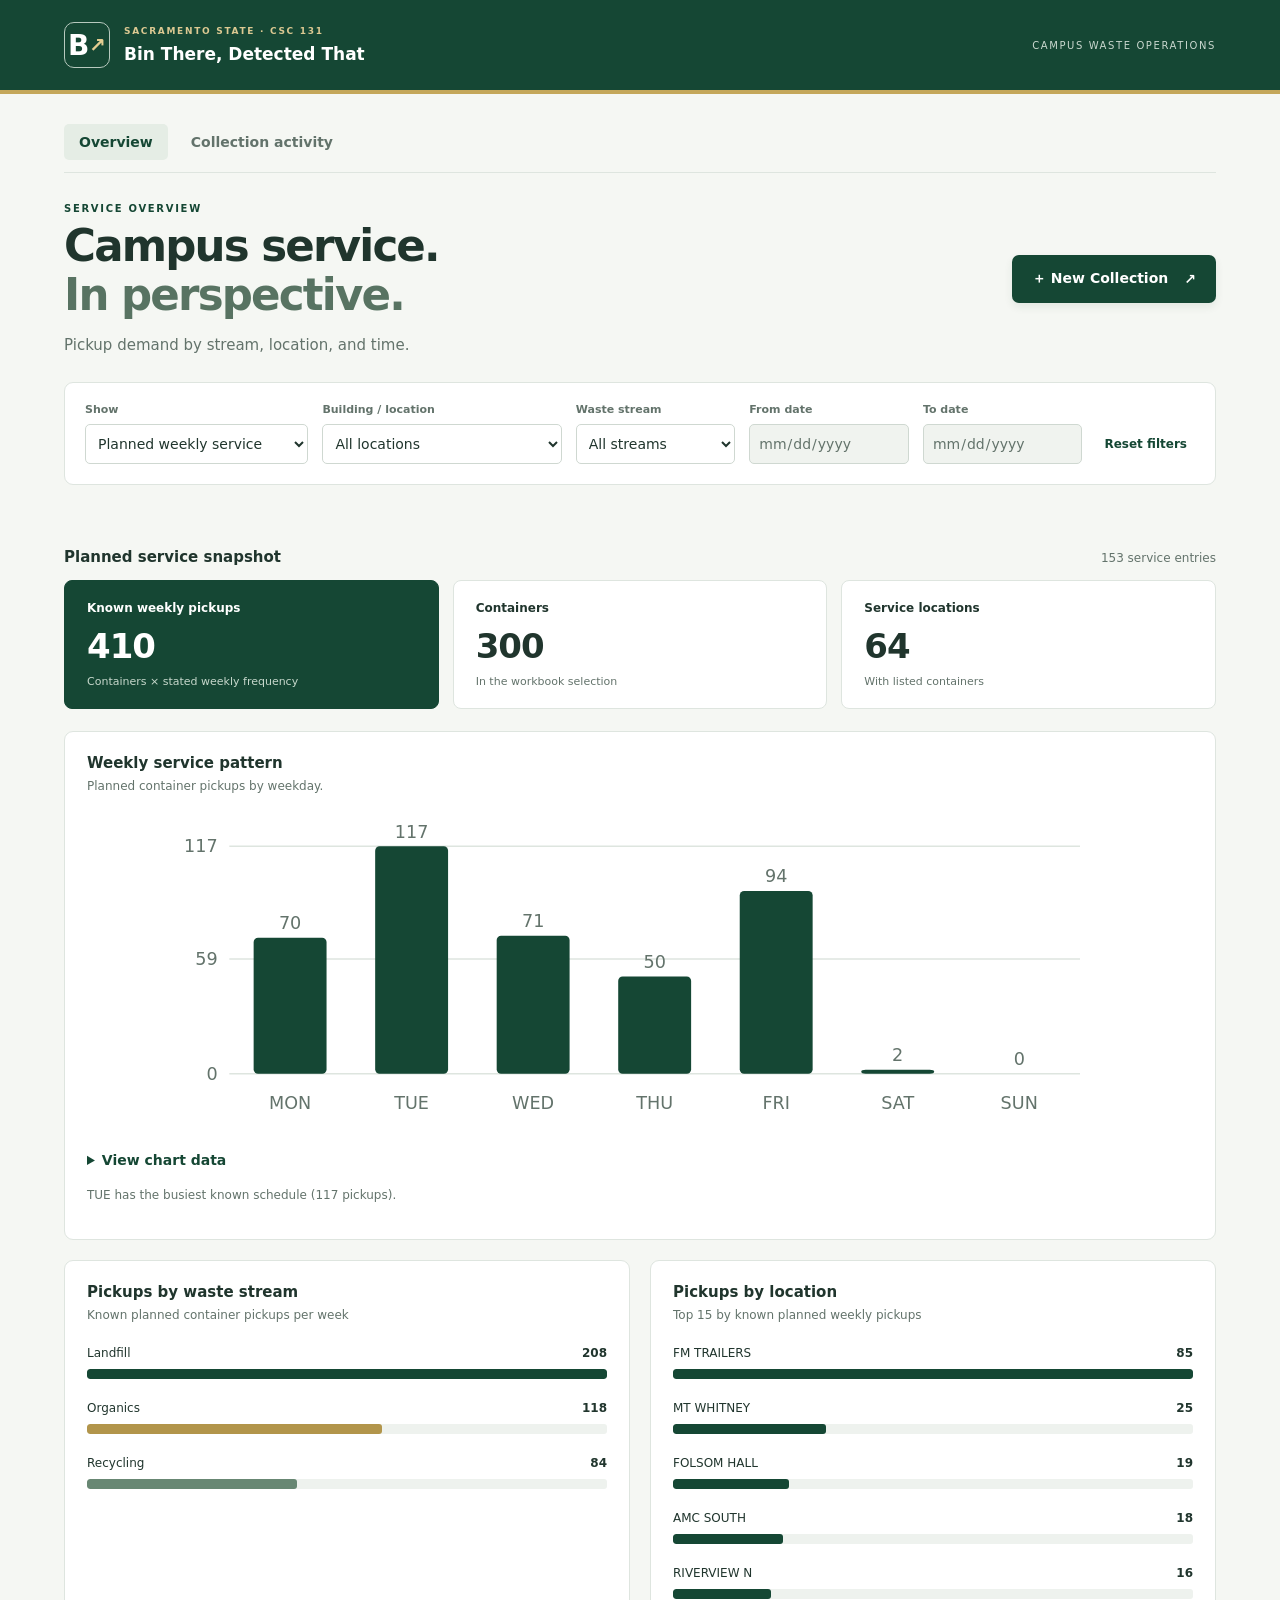
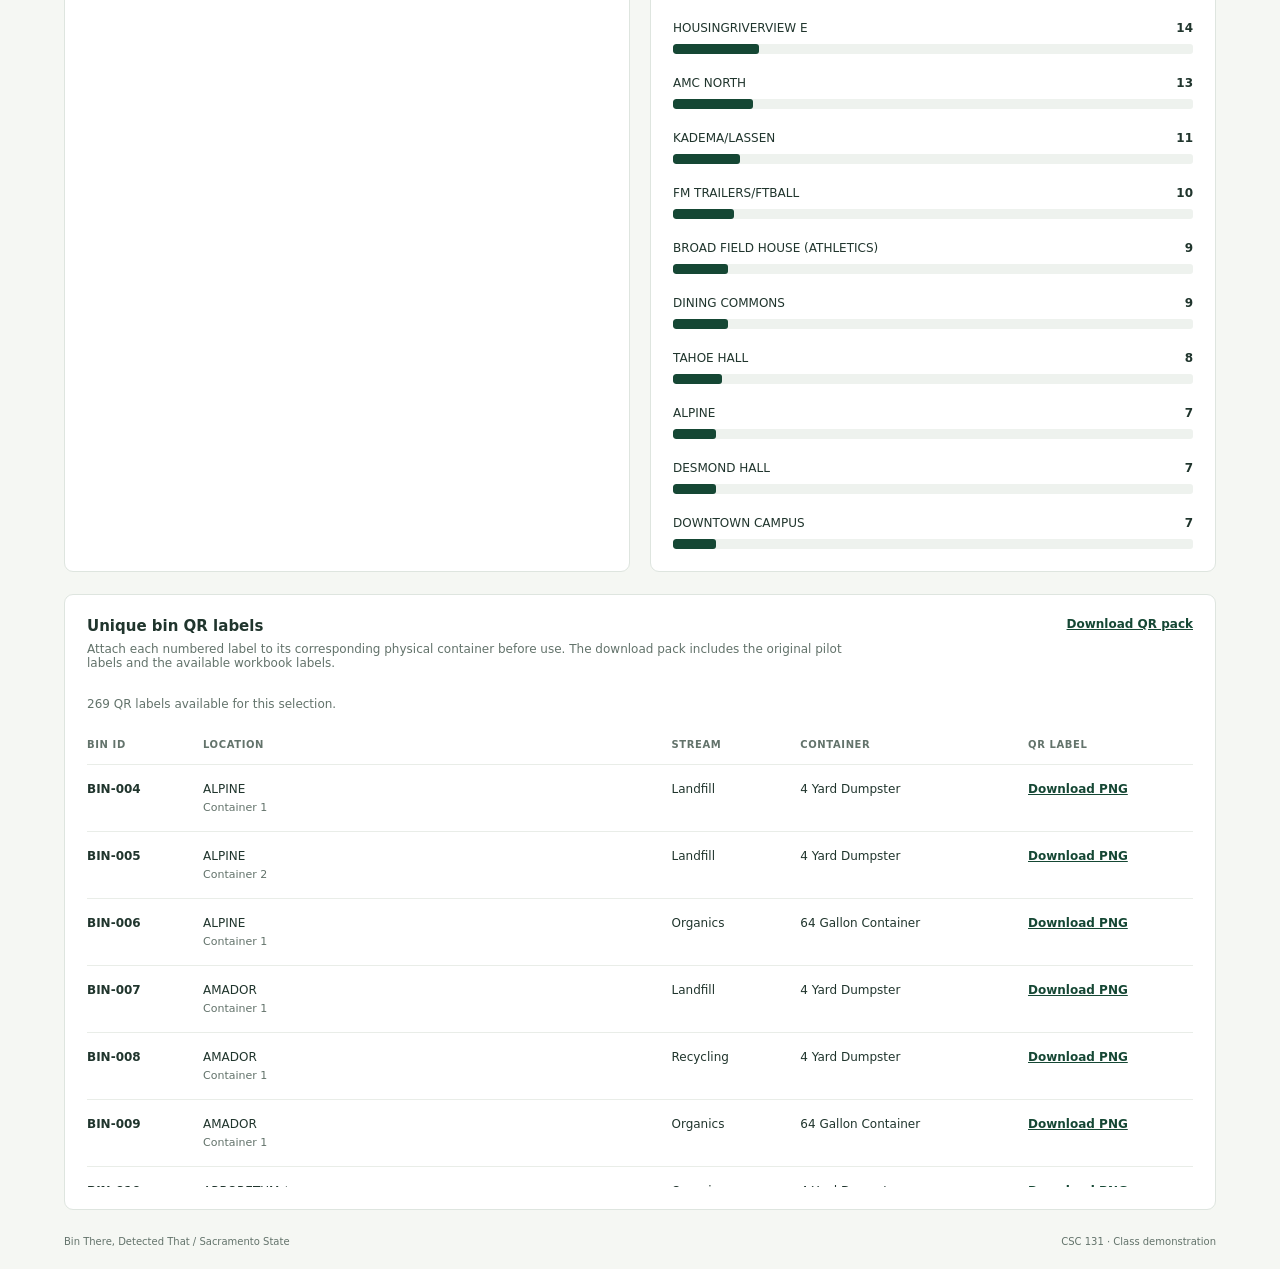
==== commit 23a73ec0: "Leave selected dashboard notice areas blank" ====
--- a/overview.html
+++ b/overview.html
@@ -22,7 +22,7 @@
       <div><label for="overview-to">To date</label><input id="overview-to" type="date" disabled></div>
       <button class="reset-button" id="overview-reset" type="button">Reset filters</button>
     </section>
-    <p id="source-context" class="source-context"></p>
+    <div class="source-context" aria-hidden="true"></div>
     <div id="overview-error" class="error" role="alert" hidden></div>
     <div class="section-caption"><h2 id="overview-heading">Planned service snapshot</h2><p id="overview-count" role="status" aria-live="polite">Loading overview…</p></div>
     <section class="metrics overview-metrics" id="overview-metrics" aria-label="Overview metrics"></section>
--- a/styles.css
+++ b/styles.css
@@ -3,5 +3,5 @@
 /* Keep visually hidden table labels inside their scroll container. */
 .table-scroll{position:relative}
 
-.page-nav{display:flex;gap:8px;margin:-12px 0 30px;border-bottom:1px solid var(--line);padding-bottom:12px}.page-nav a{color:var(--muted);padding:10px 15px;text-decoration:none;border-radius:5px;font-weight:650}.page-nav a[aria-current="page"]{color:var(--green);background:#e5ede5}.page-nav a:hover{color:var(--green)}.overview-metrics{grid-template-columns:repeat(auto-fit,minmax(220px,1fr))}.source-context,.chart-note{font-size:12px;color:var(--muted);line-height:1.7}.source-context{margin:12px 0 0}.trend-panel{grid-column:1/-1}.pickup-trend{overflow-x:auto}.pickup-trend svg{display:block;width:100%;max-height:330px}.pickup-trend svg text{font-family:inherit;font-size:12px;fill:var(--muted)}.pickup-trend details{padding:5px 0}.pickup-trend details table{max-width:600px;margin-top:15px}.service-quality{margin-bottom:22px}.service-quality .panel-heading{margin-bottom:15px}.service-quality details{width:100%}.service-quality details table{margin-top:16px}.service-quality .table-scroll,.bin-directory .table-scroll{max-height:460px;overflow:auto}.bin-directory .panel-heading p{max-width:760px}.text-link{color:var(--green);font-size:12px;font-weight:650;white-space:nowrap}.bin-directory th{position:sticky;top:0;background:white;padding-top:12px;z-index:1}.overview-filters input:disabled{background:#f0f3ef;color:var(--muted)}.overview-filters{grid-template-columns:1.4fr 1.5fr 1fr 1fr 1fr auto}@media(max-width:1000px){.overview-filters{grid-template-columns:repeat(3,minmax(0,1fr))}.overview-metrics{grid-template-columns:repeat(2,minmax(0,1fr))}}@media(max-width:650px){.overview-filters{grid-template-columns:repeat(2,minmax(0,1fr))}.bin-directory .panel-heading{flex-direction:column}.page-nav{margin-top:0}.pickup-trend svg{max-height:none}.overview-metrics .metric-label{min-height:0}}
+.page-nav{display:flex;gap:8px;margin:-12px 0 30px;border-bottom:1px solid var(--line);padding-bottom:12px}.page-nav a{color:var(--muted);padding:10px 15px;text-decoration:none;border-radius:5px;font-weight:650}.page-nav a[aria-current="page"]{color:var(--green);background:#e5ede5}.page-nav a:hover{color:var(--green)}.overview-metrics{grid-template-columns:repeat(auto-fit,minmax(220px,1fr))}.source-context,.chart-note{font-size:12px;color:var(--muted);line-height:1.7}.source-context{margin:12px 0 0;min-height:20.4px}.snapshot-space{height:58px;margin-bottom:22px}.trend-panel{grid-column:1/-1}.pickup-trend{overflow-x:auto}.pickup-trend svg{display:block;width:100%;max-height:330px}.pickup-trend svg text{font-family:inherit;font-size:12px;fill:var(--muted)}.pickup-trend details{padding:5px 0}.pickup-trend details table{max-width:600px;margin-top:15px}.service-quality{margin-bottom:22px}.service-quality .panel-heading{margin-bottom:15px}.service-quality details{width:100%}.service-quality details table{margin-top:16px}.service-quality .table-scroll,.bin-directory .table-scroll{max-height:460px;overflow:auto}.bin-directory .panel-heading p{max-width:760px}.text-link{color:var(--green);font-size:12px;font-weight:650;white-space:nowrap}.bin-directory th{position:sticky;top:0;background:white;padding-top:12px;z-index:1}.overview-filters input:disabled{background:#f0f3ef;color:var(--muted)}.overview-filters{grid-template-columns:1.4fr 1.5fr 1fr 1fr 1fr auto}@media(max-width:1000px){.overview-filters{grid-template-columns:repeat(3,minmax(0,1fr))}.overview-metrics{grid-template-columns:repeat(2,minmax(0,1fr))}}@media(max-width:650px){.overview-filters{grid-template-columns:repeat(2,minmax(0,1fr))}.bin-directory .panel-heading{flex-direction:column}.page-nav{margin-top:0}.pickup-trend svg{max-height:none}.overview-metrics .metric-label{min-height:0}}
 @media(max-width:650px){.overview-filters>div:first-child{grid-column:1/-1}}
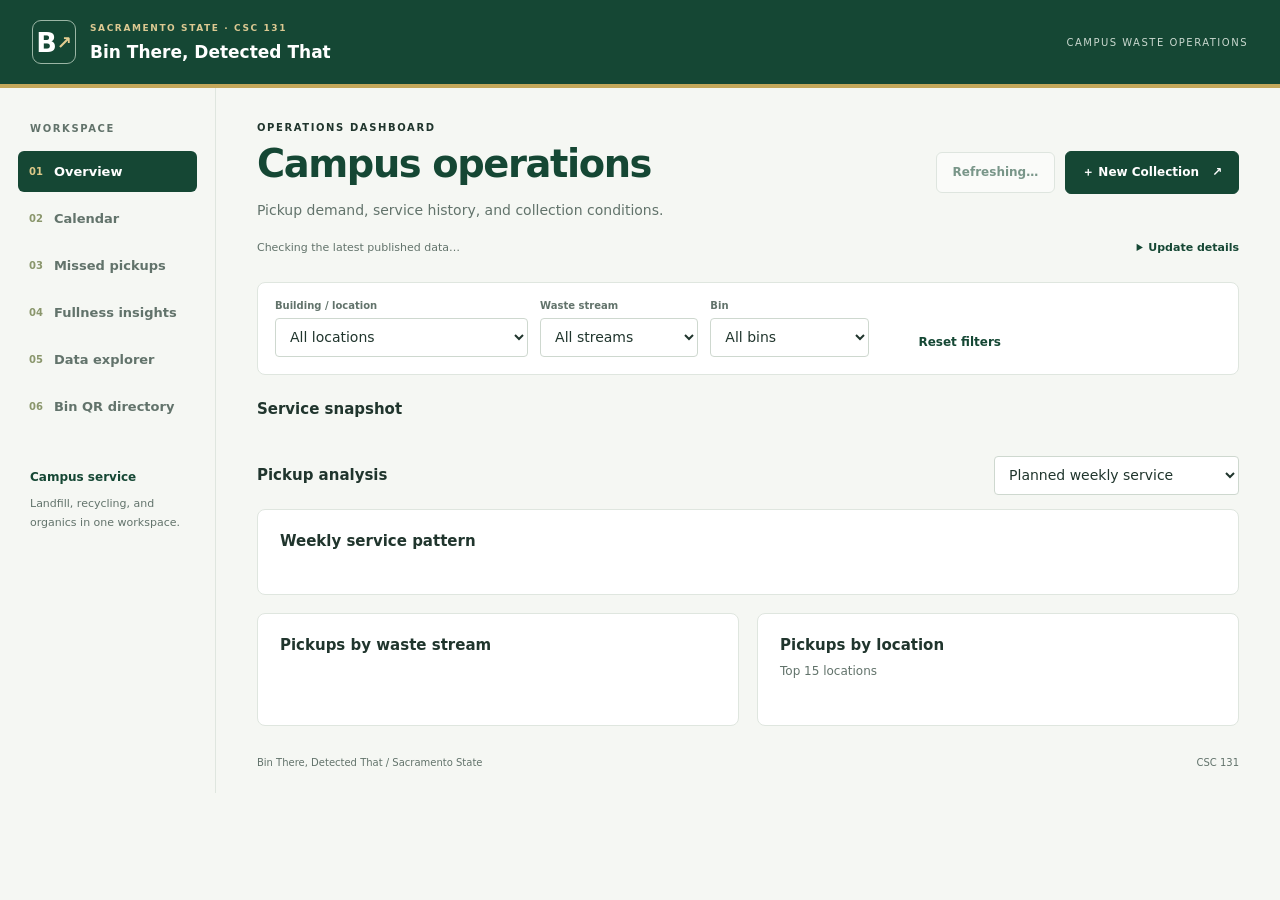
==== commit bdb0fd6b: "Add bin-specific calendar, pickup review, fullness insights and data explorer" ====
--- a/overview.html
+++ b/overview.html
@@ -1,38 +1,2 @@
-<!doctype html>
-<html lang="en">
-<head>
-  <meta charset="utf-8">
-  <meta name="viewport" content="width=device-width, initial-scale=1">
-  <meta name="theme-color" content="#154734">
-  <title>Service overview | Bin There, Detected That</title>
-  <link rel="stylesheet" href="styles.css">
-  <script src="overview-metrics.js" defer></script>
-  <script src="overview.js" defer></script>
-</head>
-<body>
-  <header class="masthead"><div class="brand"><span class="brand-mark" aria-hidden="true">B<span>↗</span></span><div><span class="eyebrow">SACRAMENTO STATE · CSC 131</span><span class="brand-name">Bin There, Detected That</span></div></div><span class="header-label">CAMPUS WASTE OPERATIONS</span></header>
-  <main>
-    <nav class="page-nav" aria-label="Dashboard pages"><a href="overview.html" aria-current="page">Overview</a><a href="index.html">Collection activity</a></nav>
-    <section class="intro"><div><p class="eyebrow">SERVICE OVERVIEW</p><h1>Campus service.<br><span>In perspective.</span></h1><p class="subtitle">Pickup demand by stream, location, and time.</p></div><a class="primary-button" id="new-collection" href="https://forms.cloud.microsoft/Pages/ResponsePage.aspx?id=AZC0tj-L-kOZoXBujH41mMDhpnz29-JJttbJSNrVO5FUNzFLQU5YS1lFNDdZSktERjdGS1ZQV09TVC4u" target="_blank" rel="noopener noreferrer">＋ New Collection <span aria-hidden="true">↗</span><span class="sr-only"> (opens in a new tab)</span></a></section>
-    <section class="filters overview-filters" aria-label="Filter overview">
-      <div><label for="view-source">Show</label><select id="view-source"><option value="planned">Planned weekly service</option><option value="recorded">Recorded pickups</option></select></div>
-      <div><label for="overview-location">Building / location</label><select id="overview-location"><option value="">All locations</option></select></div>
-      <div><label for="overview-stream">Waste stream</label><select id="overview-stream"><option value="">All streams</option><option>Landfill</option><option>Recycling</option><option>Organics</option></select></div>
-      <div><label for="overview-from">From date</label><input id="overview-from" type="date" disabled></div>
-      <div><label for="overview-to">To date</label><input id="overview-to" type="date" disabled></div>
-      <button class="reset-button" id="overview-reset" type="button">Reset filters</button>
-    </section>
-    <div class="source-context" aria-hidden="true"></div>
-    <div id="overview-error" class="error" role="alert" hidden></div>
-    <div class="section-caption"><h2 id="overview-heading">Planned service snapshot</h2><p id="overview-count" role="status" aria-live="polite">Loading overview…</p></div>
-    <section class="metrics overview-metrics" id="overview-metrics" aria-label="Overview metrics"></section>
-    <section class="charts" aria-label="Pickup analysis">
-      <article class="panel trend-panel"><div class="panel-heading"><div><h2 id="trend-heading">Weekly service pattern</h2><p id="trend-description"></p></div></div><div id="pickup-trend" class="pickup-trend"></div><p id="trend-takeaway" class="chart-note"></p></article>
-      <article class="panel"><div class="panel-heading"><div><h2>Pickups by waste stream</h2><p id="stream-unit"></p></div></div><div id="overview-stream-chart"></div></article>
-      <article class="panel"><div class="panel-heading"><div><h2>Pickups by location</h2><p id="location-unit">Top 15 locations</p></div></div><div id="overview-location-chart"></div></article>
-    </section>
-    <section class="panel bin-directory"><div class="panel-heading"><div><h2>Unique bin QR labels</h2><p>Attach each numbered label to its corresponding physical container before use. The download pack includes the original pilot labels and the available workbook labels.</p></div><a class="text-link" href="generated/qr-labels.zip" download>Download QR pack</a></div><p id="qr-summary" class="chart-note"></p><div class="table-scroll"><table><caption class="sr-only">Workbook container QR directory</caption><thead><tr><th>Bin ID</th><th>Location</th><th>Stream</th><th>Container</th><th>QR label</th></tr></thead><tbody id="bin-directory-body"></tbody></table></div></section>
-    <footer><span>Bin There, Detected That / Sacramento State</span><span>CSC 131 · Class demonstration</span></footer>
-  </main>
-</body>
-</html>
+<!doctype html>
+<html lang="en"><head><meta charset="utf-8"><meta name="viewport" content="width=device-width, initial-scale=1"><meta http-equiv="refresh" content="0; url=index.html?release=20261103#overview"><title>Overview | Bin There, Detected That</title></head><body><p><a href="index.html?release=20261103#overview">Open the campus operations dashboard</a></p></body></html>
